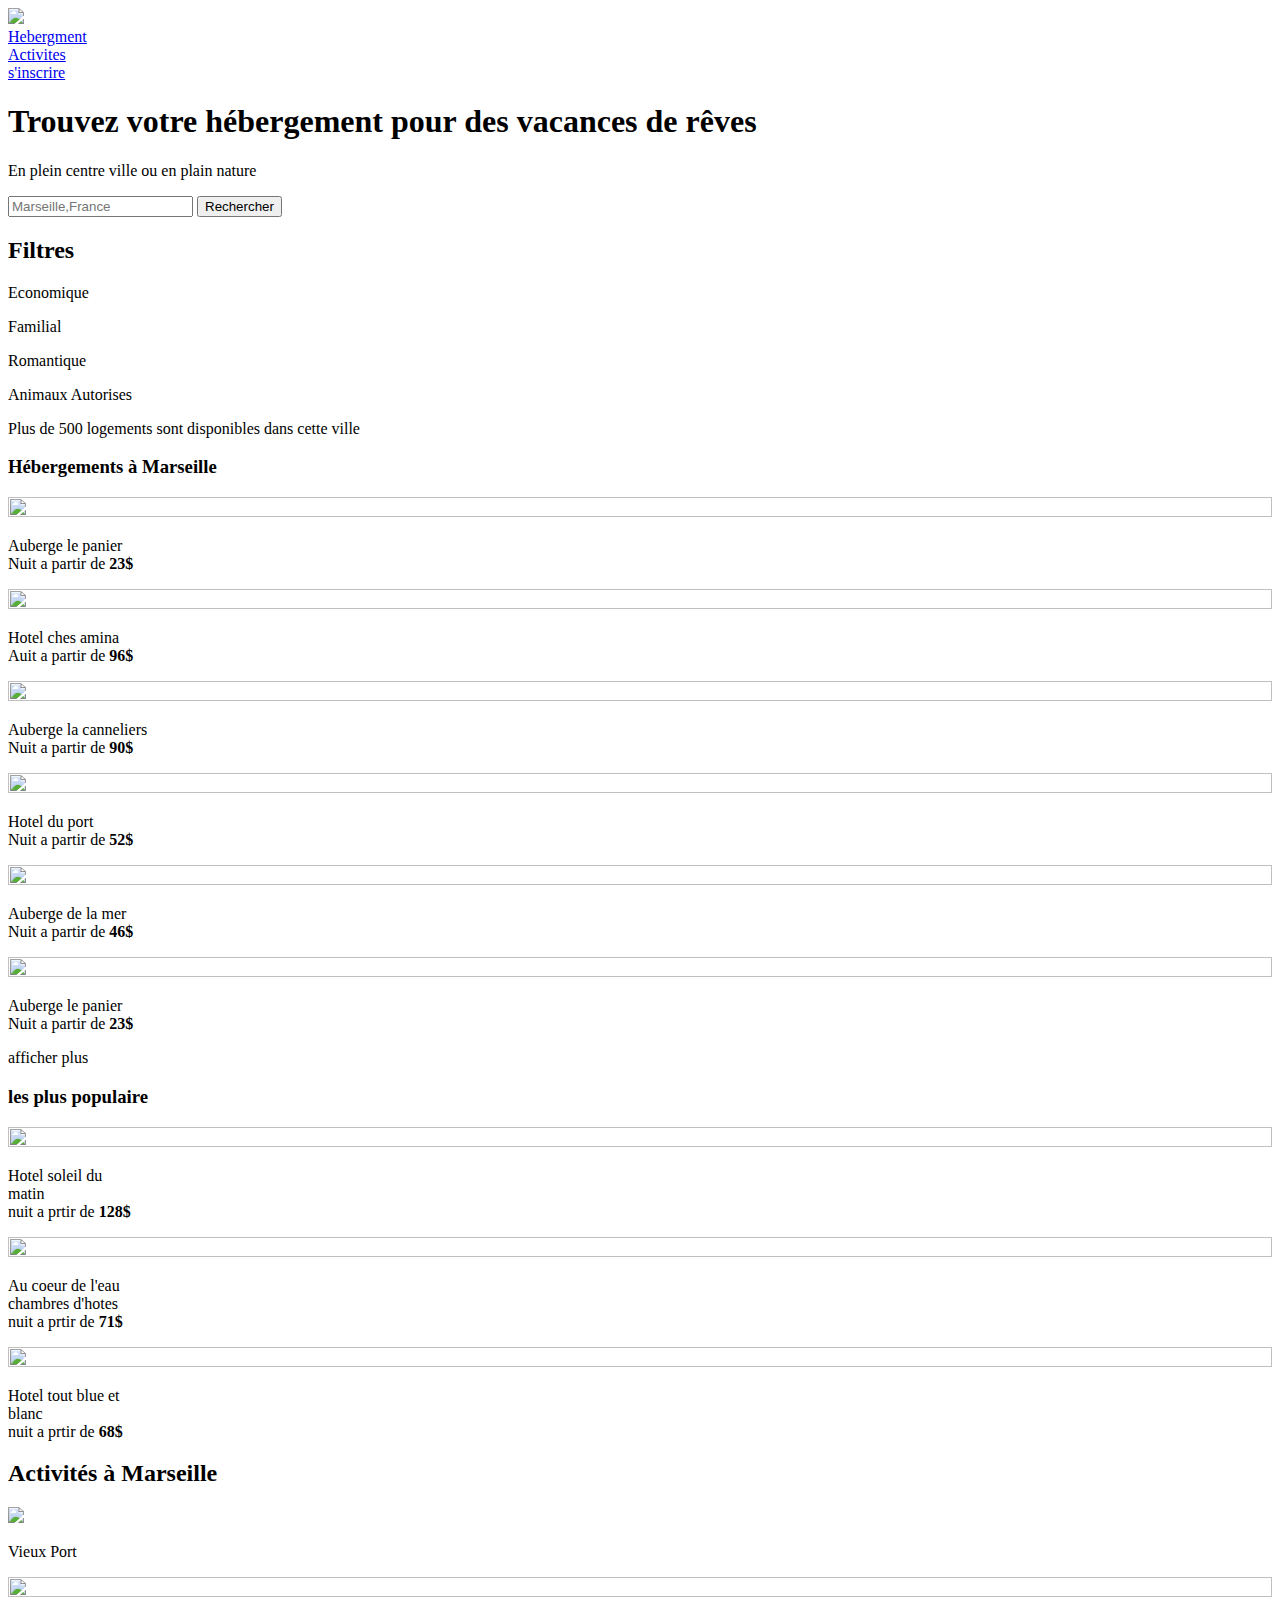
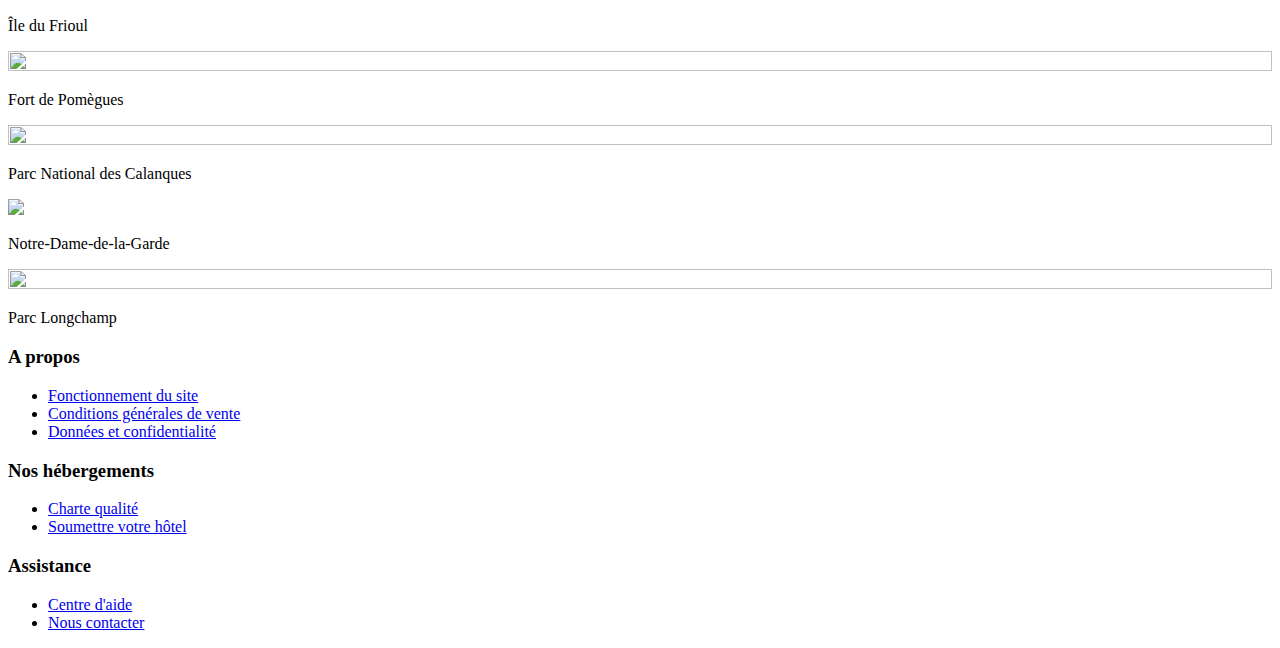
==== index.html @ f4b3c946 "renomer index" ====
<!DOCTYPE html PUBLIC "-//W3C//DTD HTML 4.01//EN" "http://www.w3.org/TR/html4/strict.dtd">
<html>
<head>
<title>yazidprojet2</title>
<link rel="stylesheet"type="text/css"href="yazid.css"/>
<link rel="stylesheet" type="text/css" href="file:///Users/apple/Desktop/yazid2/fontawesome-free-5.15.3-web/css/all.css">
<body>
<div id="main">
<div class="title">
<div class="reservia">
    <img src="Reservia.svg"></div>
   
        <div class="navi">
<a href="#Hebergement"><div class="ins">Hebergment</div></a>
<a href="#activites"><div class="inss">Activites</div></a>
<a href="#"><div class="insss">s'inscrire</div></a>            
       </div>
     
 

</div>
<div id="head">
    <div class="element01">
<h1>Trouvez votre hébergement pour des vacances de rêves</h1>
    <P>En plein centre ville ou en plain nature</P>
</div>
    <div class="element03">
<div class="png">
<i class="fas fa-map-marker-alt"></i>
</div>
<div class="maps">
  <form method="post" action="traitement.php">
     
<input type="search" placeholder="Marseille,France"/>
<input type="submit"name"  value="Rechercher"/>

</form>
</div>
</div>
    <div class="element04"><h2>Filtres</h2>
<div class="list1"><i class="fas fa-money-bill-wave"></i><p>Economique</p></p></div>
<div class="list2"><i class="fas fa-child"></i><p>Familial</P></div>
<div class="list3"><i class="fas fa-heart"></i><p>Romantique</p></div>
<div class="list4"><i class="fas fa-dog"></i><p>Animaux Autorises</p></div></div>
    <div class="element05"><div class="info2"><i class="fas fa-info searchResultWrapiconIcon"></i></div>
<p class="info3">Plus de 500 logements sont disponibles dans cette ville</p>
</div>
</div>

<div id="yazid">
<div id="container">
<h3 id="Hebergement">Hébergements à Marseille</h3>
<div id="conteneur">

    <div class="element">
<img src="0001.jpg"width="100%"height="100%">
<p>Auberge le panier<br>Nuit a partir de <strong>23$</strong></p>
<div class="star2">
              <i class="fas fa-star"></i>
              <i class="fas fa-star"></i>
              <i class="fas fa-star"></i>
              <i class="fas fa-star"></i>
        <span><i class="fas fa-star "></i></span>               
        </div>
</div>
    <div class="element"><img src="1111.jpg"width="100%"height="100%">
<p>Hotel ches amina<br>Auit a partir de <strong>96$</strong></p>
<div class="star2">
              <i class="fas fa-star"></i>
              <i class="fas fa-star"></i>
              <i class="fas fa-star"></i>
              <i class="fas fa-star"></i>
              <i class="fas fa-star "></i>              
</div>       
</div>
    <div class="element"><img src="0005.jpg"width="100%"height="100%">
<p>Auberge la canneliers<br>Nuit a partir de <strong>90$</strong></p>
<div class="star2">
              <i class="fas fa-star"></i>
              <i class="fas fa-star"></i>
              <i class="fas fa-star"></i>
              <i class="fas fa-star"></i>
        <span><i class="fas fa-star "></i></span>               
            </div></div>
    <div class="element"><img src="0002.jpg"width="100%"height="100%">
<p>Hotel du port<br>Nuit a partir de <strong>52$</strong></p>
<div class="star2">
              <i class="fas fa-star"></i>
              <i class="fas fa-star"></i>
              <i class="fas fa-star"></i>
         <span><i class="fas fa-star"></i>
              <i class="fas fa-star "></i></span>               
            </div></div>
    <div class="element"><img src="1234.jpg"width="100%"height="100%">
<p>Auberge de la mer<br>Nuit a partir de <strong>46$</strong></p>
<div class="star2">
              <i class="fas fa-star"></i>
              <i class="fas fa-star"></i>
              <i class="fas fa-star"></i>
        <span><i class="fas fa-star"></i>
              <i class="fas fa-star "></i></span>               
       </div></div>
    <div class="element"><img src="0000.jpg"width="100%"height="100%">
<p>Auberge le panier<br>Nuit a partir de <strong>23$</strong></p>
<div class="star2">
              <i class="fas fa-star"></i>
              <i class="fas fa-star"></i>
              <i class="fas fa-star"></i>
              <i class="fas fa-star"></i>
              <i class="fas fa-star "></i>
        </div></div>
    
</div>
<h8>afficher plus</h8>
</div>
<div id="yijiao">
<div class="graph">
<h3>les plus populaire</h3>
<i class="fas fa-chart-line"></i></div>
<div class="elem11">
    <div class="element11">
<Img src="1223.jpg"width="100%"height="100%">
<div class="wax">
<p>Hotel soleil du<br>matin<br>nuit a prtir de <strong>128$</strong></p>
<div class="star1">
              <i class="fas fa-star"></i>
              <i class="fas fa-star"></i>
              <i class="fas fa-star"></i>
              <i class="fas fa-star"></i>
              <i class="fas fa-star "></i>           
            </div>
  </div>

</div>
    <div class="element11">

<Img src="999.jpg"width="100%"height="100%">
<div class="wax">
<p>Au coeur de l'eau<br> chambres d'hotes<br>nuit  a prtir de <strong>71$</strong></p>
<div class="star1">
              <i class="fas fa-star"></i>
              <i class="fas fa-star"></i>
              <i class="fas fa-star"></i>
              <i class="fas fa-star"></i>
        <span><i class="fas fa-star"></i></span>
              
            </div>
</div>
</div>
    <div class="element11"> 

<Img src="2222.jpg"width="100%"height="100%">
<div class="wax">
<p>Hotel tout blue et<br> blanc<br>nuit a prtir de <strong>68$</strong></p>
<div class="star1">
              <i class="fas fa-star"></i>
              <i class="fas fa-star"></i>
              <i class="fas fa-star"></i>
         <span><i class="fas fa-star"></i>
              <i class="fas fa-star "></i></span>               
            </div>
</div>
</div>
</div>
</div>
</div>
<div class="wrapper1">
<h2 id="activites">Activités à Marseille</h2>
<div class="wrapper">
  <div class="one"><img src="123450.jpg"><p>Vieux Port</p></div>
  <div class="two"><img src="444.jpg"width="100%px"height="100%x"><p>Île du Frioul</p></div>
  <div class="three"><img src="555.jpg"width="100%"height="100%"><p>Fort de Pomègues</p></div>
  <div class="four"><img src="789.jpg"width="100%"height="100%"><p>Parc National des Calanques</p></div>
  <div class="five"><img src="0004.jpg"width=""height=""><p>Notre-Dame-de-la-Garde</p></div>
  <div class="six"><img src="888.jpg"width="100%"height="100%"><p>Parc Longchamp</p></div>
</div>
</div>
<div id="footer">
   <div class="footer1">
    <div class="element5"> 
                     <h3>A propos</h3>
                <ul>
                    <li><a href="#">Fonctionnement du site</a></li>
                    <li><a href="#">Conditions générales de vente</a></li>
                    <li><a href="#">Données et confidentialité</a></li>
                </ul>
</div>
    <div class="element5">      
                     <h3>Nos hébergements</h3>
                <ul>
                    <li><a href="#">Charte qualité</a></li>
                    <li><a href="#">Soumettre votre hôtel</a></li>
                </ul></div>
    <div class="element5">
                      <h3>Assistance</h3>
                <ul>
                    <li><a href="#">Centre d'aide</a></li>
                    <li><a href="#">Nous contacter</a></li>
                </ul>
</div>
</div>
</div>
</div>
</body>

</html>
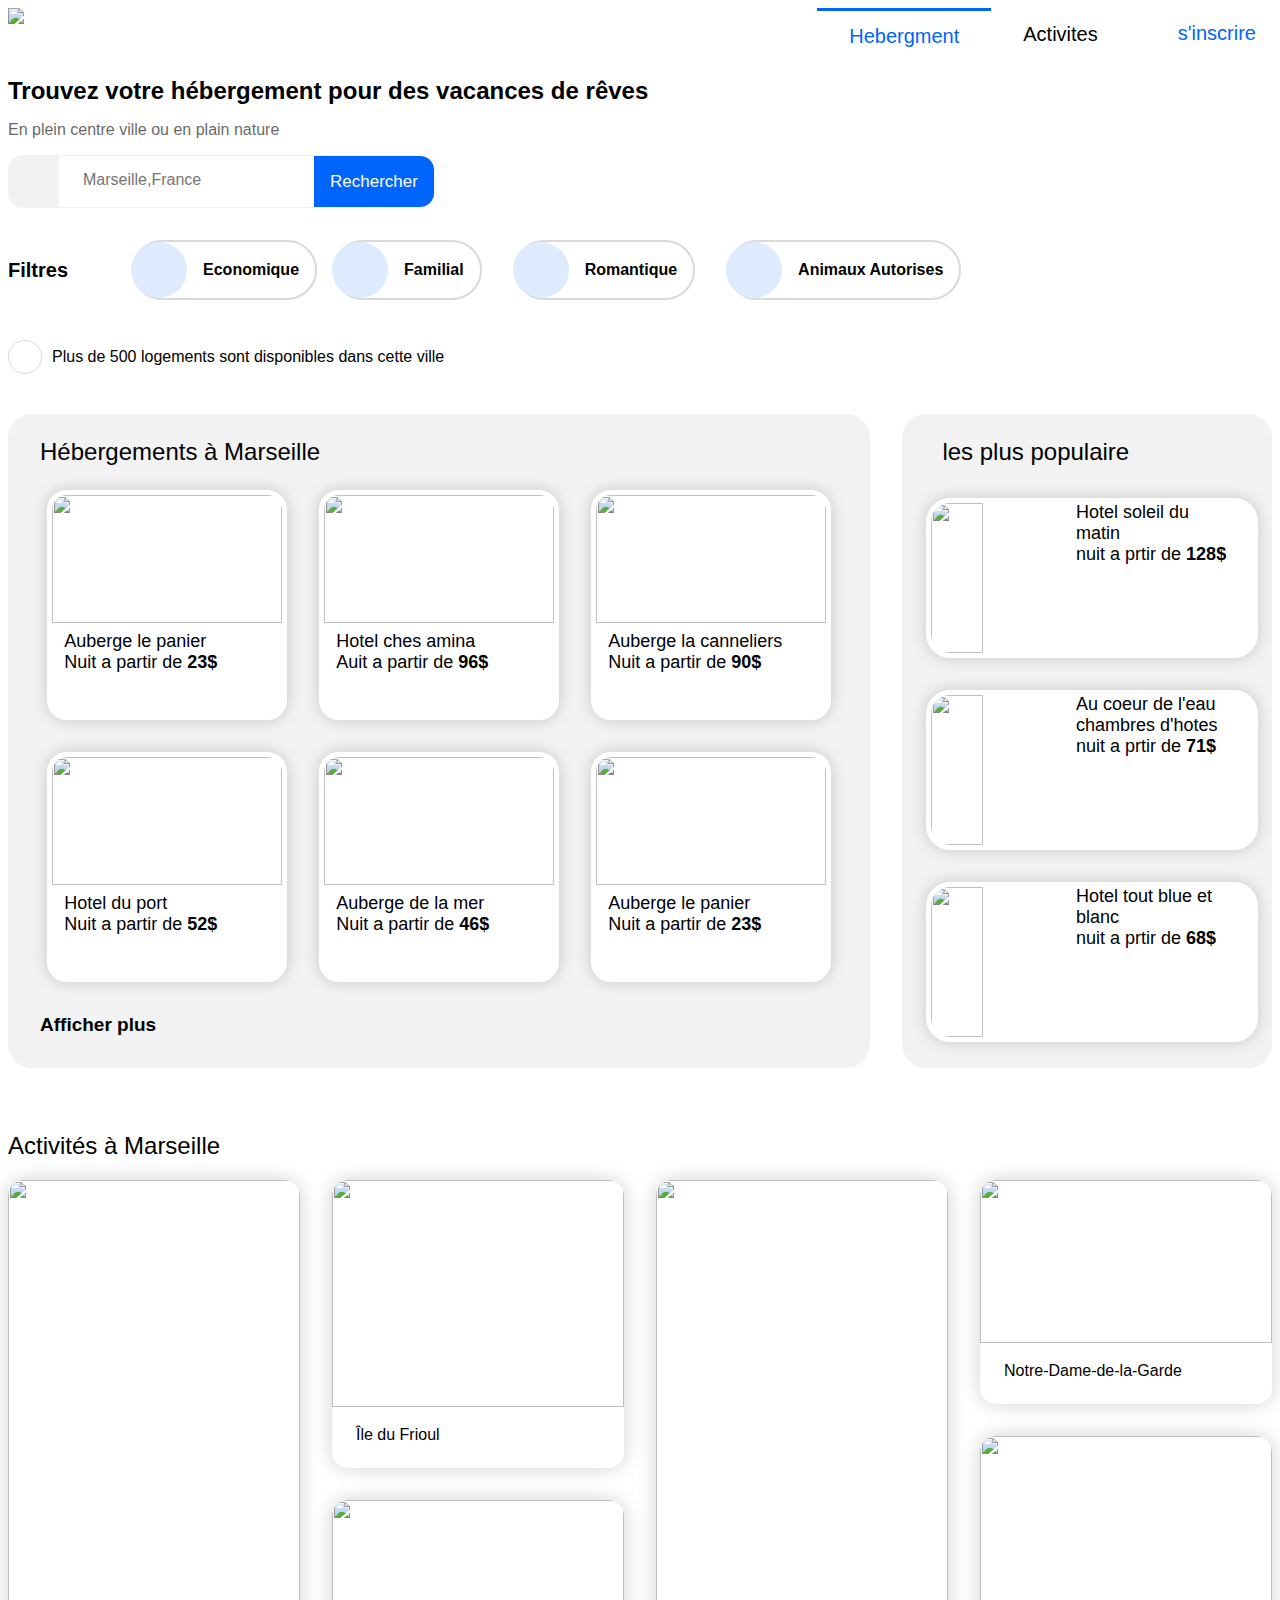
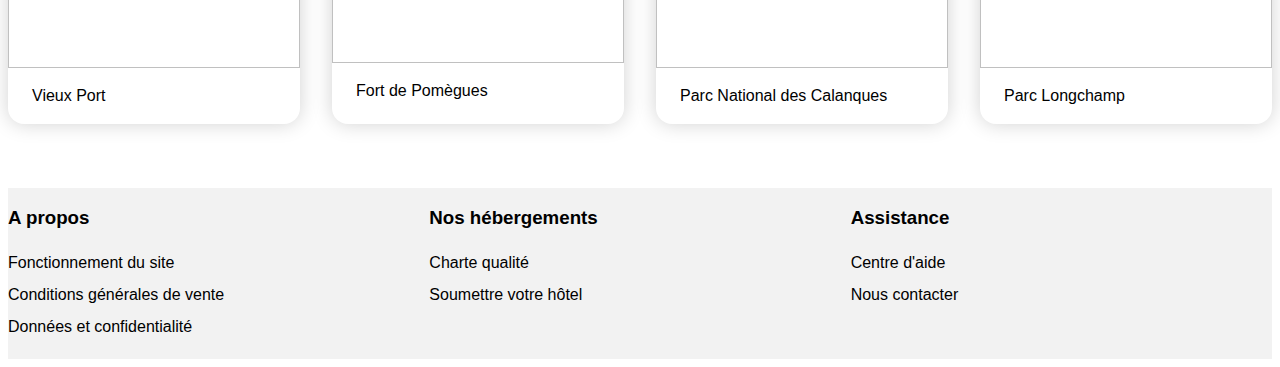
==== commit 5f091494: "modifecation du fichier" ====
--- a/index.html
+++ b/index.html
@@ -1,48 +1,61 @@
 <!DOCTYPE html PUBLIC "-//W3C//DTD HTML 4.01//EN" "http://www.w3.org/TR/html4/strict.dtd">
 <html>
 <head>
+<meta name="viewport" content="width=device-width, initial-scale=1.0">
 <title>yazidprojet2</title>
 <link rel="stylesheet"type="text/css"href="yazid.css"/>
 <link rel="stylesheet" type="text/css" href="file:///Users/apple/Desktop/yazid2/fontawesome-free-5.15.3-web/css/all.css">
+</head>
 <body>
 <div id="main">
-<div class="title">
-<div class="reservia">
-    <img src="Reservia.svg"></div>
-   
-        <div class="navi">
-<a href="#Hebergement"><div class="ins">Hebergment</div></a>
-<a href="#activites"><div class="inss">Activites</div></a>
-<a href="#"><div class="insss">s'inscrire</div></a>            
+       <div class="title">
+           <div class="reservia">
+               <img src="Reservia.svg">
+           </div>
+              <div class="navi">
+                <a href="#Hebergement"><div class="ins">Hebergment</div></a>
+                <a href="#activites"><div class="inss">Activites</div></a>
+             </div>
+                 <div class="navi1">
+                   <a href="#"><div class="insss">s'inscrire</div></a>            
+                 </div>
        </div>
-     
- 
-
-</div>
 <div id="head">
     <div class="element01">
 <h1>Trouvez votre hébergement pour des vacances de rêves</h1>
     <P>En plein centre ville ou en plain nature</P>
 </div>
-    <div class="element03">
+<div class="element03">
 <div class="png">
 <i class="fas fa-map-marker-alt"></i>
 </div>
-<div class="maps">
-  <form method="post" action="traitement.php">
-     
-<input type="search" placeholder="Marseille,France"/>
-<input type="submit"name"  value="Rechercher"/>
+
+
+<form method="post" action="traitement.php">
+<div class="recherche"> <input type="search" placeholder="Marseille,France"/></div>
+<bouton class="bouton">
+<div class="submit">Rechercher</div>
+ <i class=" fas fa-search"></i>
+</bouton>
 
 </form>
-</div>
-</div>
+
+</div>
+
+
     <div class="element04"><h2>Filtres</h2>
+<div class="list">
 <div class="list1"><i class="fas fa-money-bill-wave"></i><p>Economique</p></p></div>
 <div class="list2"><i class="fas fa-child"></i><p>Familial</P></div>
+</div>
 <div class="list3"><i class="fas fa-heart"></i><p>Romantique</p></div>
-<div class="list4"><i class="fas fa-dog"></i><p>Animaux Autorises</p></div></div>
-    <div class="element05"><div class="info2"><i class="fas fa-info searchResultWrapiconIcon"></i></div>
+<div class="list4"><i class="fas fa-dog"></i><p>Animaux Autorises</p></div>
+
+</div>
+
+<div class="element05">
+<div class="info2">
+<i class="fas fa-info searchResultWrapiconIcon"></i></div>
 <p class="info3">Plus de 500 logements sont disponibles dans cette ville</p>
 </div>
 </div>
@@ -111,7 +124,7 @@
         </div></div>
     
 </div>
-<h8>afficher plus</h8>
+<h8>Afficher plus</h8>
 </div>
 <div id="yijiao">
 <div class="graph">
@@ -171,7 +184,7 @@
   <div class="two"><img src="444.jpg"width="100%px"height="100%x"><p>Île du Frioul</p></div>
   <div class="three"><img src="555.jpg"width="100%"height="100%"><p>Fort de Pomègues</p></div>
   <div class="four"><img src="789.jpg"width="100%"height="100%"><p>Parc National des Calanques</p></div>
-  <div class="five"><img src="0004.jpg"width=""height=""><p>Notre-Dame-de-la-Garde</p></div>
+  <div class="five"><img src="0004.jpg"width="100%"height="100%"><p>Notre-Dame-de-la-Garde</p></div>
   <div class="six"><img src="888.jpg"width="100%"height="100%"><p>Parc Longchamp</p></div>
 </div>
 </div>
@@ -182,15 +195,15 @@
                 <ul>
                     <li><a href="#">Fonctionnement du site</a></li>
                     <li><a href="#">Conditions générales de vente</a></li>
-                    <li><a href="#">Données et confidentialité</a></li>
-                </ul>
+                    <li><a href="#">Données et confidentialité</a></li>                 <ul> 
 </div>
     <div class="element5">      
                      <h3>Nos hébergements</h3>
                 <ul>
                     <li><a href="#">Charte qualité</a></li>
                     <li><a href="#">Soumettre votre hôtel</a></li>
-                </ul></div>
+                </ul>
+</div>
     <div class="element5">
                       <h3>Assistance</h3>
                 <ul>
--- a/yazid.css
+++ b/yazid.css
@@ -0,0 +1,805 @@
+
+#main{
+      background:white;
+      Width:100%;
+      Font-weight:inherit;
+      font-family:Raleway  ,sans-serif;
+
+}
+.title{
+      width:100%;
+      
+      Display:grid;
+      grid-template-columns: 1fr auto auto;
+      Column-gap:1rem;
+     }
+
+@media screen  and (max-width:768px){ 
+    #main{
+          Width:100%; 
+  }
+    .title{
+        Display:grid;
+             grid-template-areas: 
+            "Reservia. navi1"
+            "navi navi navi";  
+} 
+.resevia{grid-area:reservia;}
+.navi{grid-area:navi;}
+.navi1{grid-area:navi1;}
+
+.ins{
+   Border-top:none !important;
+   Border-bottom:3px solid #0065FC;
+}
+ .inss{
+Border-bottom:3px solid #F2F2F2;
+
+}
+.navi {display:grid;} 
+}
+.navi{
+      Display:flex;
+Align-items:center;
+}
+.navi a{ 
+      
+      Display:flex;
+      Align-items:center;
+      Justify-content:center;
+      Text-decoration:none;
+}
+.ins{
+      Font-weight:200;
+      font-size:20px;
+      Color:#0065FC;
+      Padding-left:2rem;
+      Padding-right:2rem;
+      Height:50px;
+      Width:100%;
+      Border-top:3px solid #0065FC;
+      display:flex;
+      Align-items:center;
+      Justify-content:center;
+}
+.inss{
+      Font-weight:200;
+      font-size:20px;
+      Color:#000;
+      Padding-left:2rem;
+      Padding-right:2rem;
+      Height:50px;
+      Width:100%;
+      Justify-content:center;
+      display:flex;
+      Align-items:center;
+}
+.inss:hover{
+      Border-top:3px solid #0065FC;
+      Color:#0065FC;
+}
+
+.navi1 a {
+    Display: flex;
+    Align-items: center;
+    Justify-content: center;
+    Text-decoration: none;
+}
+.insss{
+      Padding-left:2rem;
+      Padding-right:1rem;
+      Font-weight:200;
+      font-size:20px;
+      Color:#0065FC;
+      display:flex;
+      Align-items:center;
+      Height:50px;
+      Width:100%;
+      Justify-content:center;
+}
+.insss:hover{
+      Border-top:3px solid #0065FC;;
+}
+#head{
+      Width:100%;
+      Display:grid;
+      }
+.element1{
+       Width:80%;
+       Display:block;
+}
+.element01 h1{
+       Font-weight:600;
+       Margin-bottom:0;
+       font-size:24px;
+       font-family:Raleway  ,sans-serif;
+
+       
+}
+.element01 p{
+        Margin-t0p:1rem;
+        font-family: Raleway, sans-serif;
+        Opacity:0.6;
+}
+.element03{
+        
+        Margin-top:0;
+        Display:flex;
+}
+@media screen  and (max-width:768px){
+    .recherche {
+        Width:80%;
+  }
+     .bouton{
+        Width:51px;
+        Display:flex;
+        flex-direction: column-reverse;
+        Border-radius:1rem;
+}
+     .bouton i{
+        Line-height:3.2rem;
+}
+      .submit{
+        display:none;
+}
+}
+
+
+.recherche input {
+    
+    padding:1.5rem;
+    
+    Border:none;
+    Outline:none;
+    Font-size:1rem;
+    Height:30px;
+    border-radius:15px 0 0 15px;
+}
+.bouton{
+       
+      Background:#0065FC;
+      overflow:hidden;
+           } 
+.submit{
+      
+      Line-height:3.2rem;
+      Padding-right:1rem;
+      padding-left:1rem;
+      Cursor:pointer;
+      Font-size:17px;
+      Color:white;
+      
+} 
+.bouton i{
+Color:white;
+Display:flex;
+Align-items:center;
+Justify-content:center;}
+form {
+    
+    overflow:hidden;
+    Display:flex;
+    Border:solid 1px #F2F2F2;
+    Border-radius:0px 15px 15px 0px;
+    Height:51px;
+    Border-left:none;
+}
+.png{
+    Display:flex;
+    Align-items:center;
+    Justify-content:center;
+    Border:solid 1px #F2F2F2;
+    Border-right:none;
+    Border-radius:15px 0 0 15px;
+    Background:#F2F2F2;
+    Height:51px;
+    Width:50px;
+} 
+.element04{ 
+    
+    Transation:1s ;
+    Margin-top:2rem;
+    margin-bottom: 1rem;
+    Display:flex;
+    Column-gap:2rem;
+    Align-items:center;
+    font-family :Raleway, sans-serif;
+}
+@media screen  and (max-width:768px){
+    .element04{
+        Width:100%;
+        Display:grid;
+        Row-gap:1rem;
+        
+  }
+.list1{
+Margin-right:1rem;
+}
+.list2{
+Margin-right:0;}
+.list3{
+Margin:auto;
+Margin-left:0;}
+.list4{
+Margin:auto;
+Margin-left:0;
+
+}
+
+
+}
+.list{
+
+Display:flex;}
+
+.element04 h2{
+    Font-weight:700;
+    Font-size:20px;
+    font-family:Raleway  ,sans-serif;    
+    Margin-left:0px;
+    Margin-right:2rem;}
+
+
+.list1 i{
+    Display:flex;
+    Align-items:center;
+    Justify-content:center;
+    Border:none;
+    Background:#deebff;
+    Margin:-3px;
+    Margin-right:1rem;
+    color: #0065FC;
+    Border-radius:50%;
+    Height:3.5rem;
+    Width:3.5rem;
+    
+}
+.list1{
+    
+    Display:flex;
+    Align-items:center;
+    Border:solid 2px #d9d9d9;
+    Font-weight:700;
+    font-family:Raleway  ,sans-serif;
+    Border-radius:50px;
+    Height:3.5rem;
+    Font-size:1rem;
+    Padding-right:1rem;
+    Margin-right:1rem;}
+.list1:hover{
+     Background:#f2f7ff;
+     Transform:scale(1.04);
+}
+.list2 i{
+    Display:flex;
+    Align-items:center;
+    Justify-content:center;
+    Border:none;
+    Background:#deebff;
+    Margin:-3px;
+    Margin-right:1rem;
+    color: #0065FC;
+    Border-radius:50%;
+    Height:3.5rem;
+    Width:3.5rem;
+    
+}
+.list2{
+    
+    Display:flex;
+    Align-items:center;
+    Font-weight:700;
+    Border:solid 2px #d9d9d9;
+    
+    Border-radius:50px;
+    Height:3.5rem;
+    Font-size:1rem;
+    Padding-right:1rem;
+    }
+.list2:hover{
+     Background:#f2f7ff;
+     Transform:scale(1.04);
+}
+.list3 i{
+    Display:flex;
+    Align-items:center;
+    Justify-content:center;
+    Border:none;
+    Background:#deebff;
+    Margin:-3px;
+    Margin-right:1rem;
+    color: #0065FC;
+    Border-radius:50%;
+    Height:3.5rem;
+    Width:3.5rem;
+    
+}
+.list3{
+    
+    Display:flex;
+    Align-items:center;
+    Font-weight:700;
+    Border:solid 2px #d9d9d9;
+    
+    Border-radius:50px;
+    Height:3.5rem;
+    Font-size:1rem;
+    Padding-right:1rem;
+    }
+.list3:hover{
+     Background:#f2f7ff;
+     Transform:scale(1.04);
+}
+.list4 i{
+    Display:flex;
+    Align-items:center;
+    Justify-content:center;
+    Border:none;
+    Background:#deebff;
+    Margin:-3px;
+    Margin-right:1rem;
+    color: #0065FC;
+    Border-radius:50%;
+    Height:3.5rem;
+    Width:3.5rem;
+    
+}
+.list4{
+    
+    Display:flex;
+    Align-items:center;
+    Font-weight:700;
+    Border:solid 2px #d9d9d9;
+    
+    Border-radius:50px;
+    Height:3.5rem;
+    Font-size:1rem;
+    Padding-right:1rem;
+    }
+.list4:hover{
+     Background:#f2f7ff;
+     Transform:scale(1.04);
+}
+
+.element05 { 
+    Display:flex;
+    Align-items:center;
+    Margin:1rem 0 2rem 0;    
+   }
+.info2 { 
+    Display:flex;
+    Align-items:center;
+    Justify-content:center;
+    Padding-bottom:0px;
+    Margin-right:10px;
+    Width:2rem;
+    Height:2rem;
+    Color:blue;
+    Border:solid 1px #d9d9d9;
+    Border-radius:50%;}
+#yazid{
+    
+    height:100%;
+    width:100%;
+    display:flex;
+    column-gap: 2rem;
+}
+@media screen and (max-width:768px){
+    #yazid{
+        display: flex;
+    flex-direction: column-reverse;
+     Width:100%;
+     Height:100%;
+  }
+#container{
+     
+}
+}
+#container{
+     Width:70%;
+     border-radius: 1.5rem;
+     Background:#F2F2F2;
+}
+@media screen and (max-width:768px){
+    #container{
+        Background:white;
+        Width:100%;
+        Height:100%;
+  }
+}#container h3{
+     Font-weight:inherit;
+     Display:block;
+     Margin-left:2rem;
+     Font-size:24px;
+}
+#container h8{
+     Font-size:19px;
+     Font-weight:700;
+     Display:block;
+     Margin:2rem;
+}
+#conteneur{
+     
+     Width:100%;
+     display: flex;
+     flex-wrap: wrap;
+     Column-gap:2rem;
+     Row-gap:2rem;
+     Justify-content:center;
+     Align-items:center;
+}
+.element{
+     Box-shadow:0 0 16px #0000002e;
+     Display:block;
+     Border-radius:1.25rem;
+     Height:220px;
+     Width:230px;
+     Border:5px solid #fff;
+     Overflow:hidden;
+     Border-radius:1.25rem;
+     Background:white;
+     Cursor:pointer;}
+
+@media screen and (max-width:768px){
+    .element{
+        
+        Width:90%;
+        Height:70%;
+  }
+}
+.element img{
+      Height:8rem;
+      Max-height:100%;
+      Max-width:100%;
+      Object-fit:cover;}
+.element p{
+      Font-weight:inherit;
+      Font-size:18px;
+      Margin:0.25rem 0.75rem 0 0.75rem;}
+.star2{
+      Color:#0065FC;
+      Margin:0.75rem;}
+.star2 span{
+      Color:#d9d9d9;}
+.element:hover{
+       Transform:scale(1.02);}
+#yijiao{
+       Width:30%;
+       Background:#F2F2F2;
+       Border-radius:1.5rem;}
+@media screen  and (max-width:768px){
+    #yijiao{
+     Width:100%;
+  }
+}
+.graph{
+     
+     Font-size:24px;
+     Display:flex;
+     Justify-content:space-between;
+     Height:60px;
+}
+@media screen  and (max-width:768px){
+    .graph{
+        
+        Width:100%;
+  }
+#yijiao{
+        Height:680px;}
+}
+.graph h3{
+       Font-weight:inherit;
+       Font-size:1.5rem;
+       Margin-left:2.5rem;}
+.graph i{
+       Margin-right:2rem;
+       Margin-top:1.5rem;
+}
+.elem11{
+       max-width:100%;
+       Display:flex;
+       Flex-direction:column;
+       Row-gap:2rem;
+       Margin:1.5rem;
+}
+.wax{
+       Display:block;
+       Margin-left:1rem;
+}
+.element11{
+        Box-shadow:0 0 16px #0000002e;Max-width:100%;
+        Border-radius:1.5rem;
+        Background:#fff;
+        overflow:hidden;
+        Display:flex;
+        width:100%;
+        Height:150px;
+        Border:5px solid #fff;
+}
+.element11 img{
+        Object-fit:cover;
+        Width:40%;
+}
+@media screen and (max-width:768px){
+    .element11{
+        Display:flex;
+        Height:150px;
+        Width:100%;
+  }
+}
+.wax p{
+       Font-weight:inherit;
+       Font-size:18px;
+       Margin-top:-1px;
+}
+.wax .star1{
+       Color:#0065FC;
+       Margin-top:4rem;
+
+}
+.star1 span{
+        Color:#d9d9d9;
+}
+.element11:hover{
+        Transform:scale(1.02);
+}
+.wrapper1{
+        
+        Margin:4rem 0;
+}
+@media screen and (max-width:768px){
+    .wrapper1{
+        Display:block;
+        Width:100%;
+               }
+    .wrapper1 h2{
+       Margin-left:1rem;}
+      
+  } 
+.wrapper1 h2{
+       Font-weight:inherit;
+       font-family:Raleway  ,sans-serif;
+}
+.wrapper {
+        width:100%;
+        display: grid;
+        grid-template-columns: repeat(4, 1fr);
+        Grid-template-rows: auto 14rem 2rem 2rem 2rem 14rem;
+        column-gap:2rem;
+ }
+@media screen and (max-width:768px){
+    .wrapper{
+        Display:block;
+        Width:100%;
+      
+  }
+}
+.one {
+      Cursor:pointer;
+      box-shadow: 0 0 20px #0000002e;
+      overflow: hidden;
+      Border-Radius:1rem 1rem 1rem 1rem;
+      Display:flex;
+      Flex-direction:column;
+      object-fit:cover;
+      grid-column: 1/2 ;
+      Grid-row:2/7;
+}
+.one img{
+       Width:100%;
+       Height:100%;
+       Object-fit:cover;
+}
+.one p{
+        margin-bottom :19.2px;
+        margin-left :24px;
+        margin-right: 24px;
+        margin-top :19.2px;}
+  @media screen and (max-width:768px){
+    .one{
+        Display:block;
+        Width:90%;
+        Margin-left:1rem;
+        Height:200px;
+  }
+   .one img{
+        Height:130px;
+}    
+}
+.two {  
+        Cursor:pointer;
+        Display:flex;
+        Flex-direction:column;
+        Border-Radius:1rem 1rem 1rem 1rem;
+        overflow: hidden;
+        box-shadow: 0 0 20px #0000002e;
+        grid-column: 2 ;
+        grid-row: 2/5;
+} 
+.two p{
+        margin-bottom :19.2px;
+        margin-left :24px;
+        margin-right :24px;
+        margin-top :19.2px;
+}
+.two img{
+       Width:100%;
+       Height:227px;
+       object-fit:cover;
+}
+ @media screen and (max-width:768px){
+    .two{
+        Display:block;
+        Width:90%;
+        Height:200px;
+        Margin-left:1rem;
+        Margin-top:1rem;}
+ .two img  {height:130px;      
+  }
+}.three {
+       Cursor:pointer;
+       box-shadow: 0 0 20px #0000002e;
+       overflow: hidden;
+       Display:flex;
+       Flex-direction:column;
+       Border-Radius:1rem 1rem 1rem 1rem;
+       grid-column: 2;
+       Grid-row: 6/7;
+}
+.three img{
+      object-fit:cover;
+      Height:163px;
+}
+.three p{
+      margin-top:19.2px;
+      margin-bottom:19.2px;
+      margin-left:24px;
+      margin-right:24px; 
+}
+ @media screen and (max-width:768px){
+    .three{
+        Display:block;
+        Width:90%;
+        Height:200px;
+        Margin-left:1rem;
+        Margin-top: 1rem;}
+    .three img{
+        Height:130px;
+  }
+}
+.four {
+     Cursor:pointer;
+     box-shadow: 0 0 20px #0000002e;
+     overflow: hidden;
+     Display:flex;
+     Flex-direction:column;
+     Border-Radius:1rem 1rem 1rem 1rem;
+     grid-column: 3;
+     grid-row: 2/7;
+}
+.four img{
+     object-fit:cover;
+}
+.four p{
+     margin-bottom :19.2px;
+     margin-left :24px;
+     margin-right: 24px;
+     margin-top :19.2px;}
+   @media screen and (max-width:768px){
+    .four{
+        Display:block;
+        Width:90%;
+       Height:200px;
+       Margin-top:1rem; 
+       Margin-left:1rem;}
+.four img{
+       Height:130px;
+  }
+}
+.five {
+     Cursor:pointer;
+     box-shadow: 0 0 20px #0000002e;
+     overflow: hidden;
+     Display:flex;
+     Flex-direction:column;
+     Border-Radius:1rem 1rem 1rem 1rem;
+     grid-column: 4;
+     grid-row: 2/3;
+}
+.five img{
+   
+     Height:163px;
+     object-fit:cover;
+}
+.five p{margin-bottom :19.2px;
+     margin-left :24px;
+     margin-right: 24px;
+     margin-top :19.2px;
+}
+ @media screen and (max-width:768px){
+    .five{
+        Display:block;
+        Width:90%;
+        Height:200px;
+        Margin-left:1rem;
+        Margin-top: 2rem;}
+.five img{
+        Height:130px;
+  }
+}
+.six {
+     Cursor:pointer;
+     box-shadow: 0 0 20px #0000002e;
+     overflow: hidden;
+     Display:flex;
+     Flex-direction:column;
+     Border-Radius:1rem 1rem 1rem 1rem;
+     grid-column: 4;
+     grid-row: 4/7;
+}
+.six img{
+     Object-fit:cover;
+}
+.six p{
+     margin-bottom :19.2px;
+     margin-left :24px;
+     margin-right :24px;
+     margin-top :19.2px;
+}
+ @media screen and (max-width:768px){
+    .six{
+        Display:block;
+        Width:90%;
+        Height:200px;
+        Margin-left:1rem;
+        Margin-top:1rem;}
+.six img{
+        height:130px;
+  }
+}
+#footer{
+     Width:100%;
+     Height:100%;
+     Background:#F2F2F2;
+}
+.footer1{
+     Width:100%;
+     Display:flex;
+     Justify-content:space-between;
+
+}
+@media screen and (max-width:768px){
+    .footer1{
+        Display:block;
+        Padding:1rem;
+}
+.element5{
+        Margin-top:3rem;
+
+}
+
+}
+.element5{ 
+      
+      Width:100%;
+} 
+.element5 h3{
+      Font-weight:700;
+      Font-size:18:px;     
+      font-family:Raleway  ,sans-serif;
+}
+.element5 ul{
+      Font-weight:200;
+      list-Style:none;
+}
+.element5 a{
+     Font-weight:inherit;
+     font-family:Raleway  ,sans-serif;
+     line-height: 2rem;
+     Text-decoration:none;
+     Color:#000;
+     Margin-left:-40px;
+}
+.element5 a:hover{
+    text-decoration:underline;
+}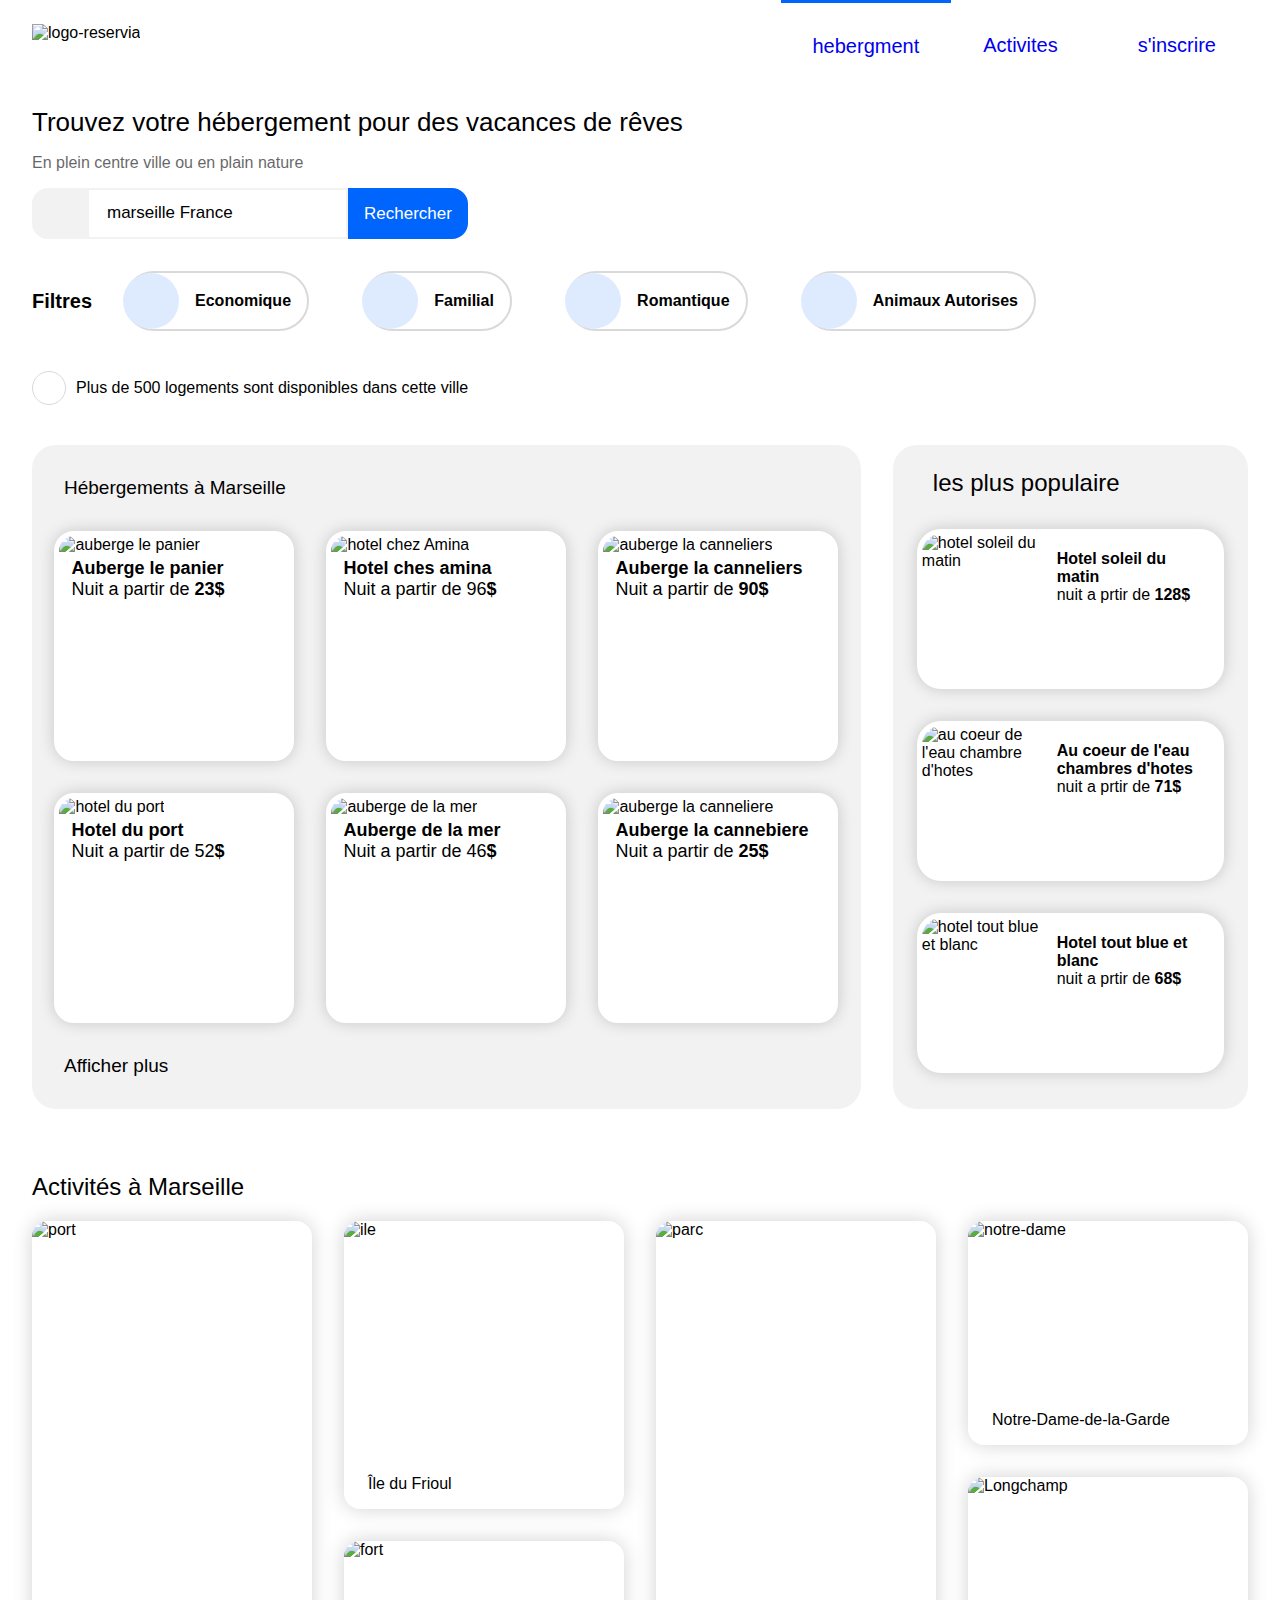
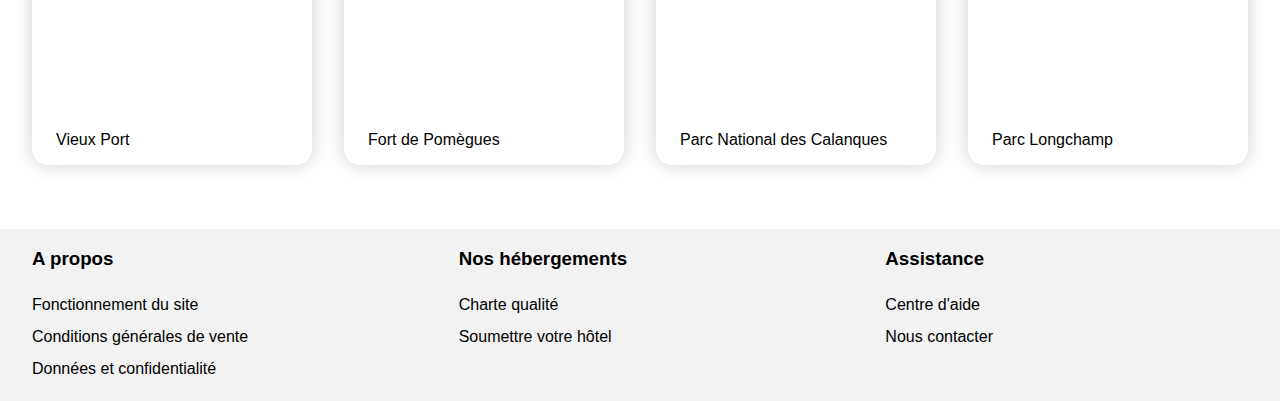
==== commit aac27582: "modif du fichier" ====
--- a/index.html
+++ b/index.html
@@ -1,23 +1,26 @@
-<!DOCTYPE html PUBLIC "-//W3C//DTD HTML 4.01//EN" "http://www.w3.org/TR/html4/strict.dtd">
-<html>
+<!DOCTYPE html >
+<html lang="fr">
 <head>
+<meta charset="utf-8">
 <meta name="viewport" content="width=device-width, initial-scale=1.0">
-<title>yazidprojet2</title>
-<link rel="stylesheet"type="text/css"href="yazid.css"/>
-<link rel="stylesheet" type="text/css" href="file:///Users/apple/Desktop/yazid2/fontawesome-free-5.15.3-web/css/all.css">
+<title>reservia</title>
+<link rel="stylesheet"type="text/css"href="stylesheet.css">
+<link rel="stylesheet" href="css/all.min.css">
+<link rel="stylesheet" href="css/fontawsome.min.css">
 </head>
 <body>
+
 <div id="main">
        <div class="title">
            <div class="reservia">
-               <img src="Reservia.svg">
+               <img src="Reservia.svg"alt="logo-reservia">
            </div>
               <div class="navi">
-                <a href="#Hebergement"><div class="ins">Hebergment</div></a>
-                <a href="#activites"><div class="inss">Activites</div></a>
-             </div>
+                <div class="ins"><a href="#Hebergement">hebergment</a></div>
+                <div class="inss"><a href="#activites">Activites</a></div>
+                 </div>
                  <div class="navi1">
-                   <a href="#"><div class="insss">s'inscrire</div></a>            
+                   <div class="insss"> <a href="#"> s'inscrire</a></div>            
                  </div>
        </div>
 <div id="head">
@@ -26,31 +29,35 @@
     <P>En plein centre ville ou en plain nature</P>
 </div>
 <div class="element03">
+<form method="post" action="traitement.php">
 <div class="png">
 <i class="fas fa-map-marker-alt"></i>
 </div>
 
-
-<form method="post" action="traitement.php">
-<div class="recherche"> <input type="search" placeholder="Marseille,France"/></div>
-<bouton class="bouton">
-<div class="submit">Rechercher</div>
- <i class=" fas fa-search"></i>
-</bouton>
+<div class="recherche"> 
+<input type="text"  value="marseille France">
+</div>
+<div class="bouton">
+<i class=" fas fa-search"></i>
+<div class="submit">Rechercher
+</div>
+
+</div>
 
 </form>
 
 </div>
 
 
-    <div class="element04"><h2>Filtres</h2>
+<div class="element04">
+<h2>Filtres</h2>
 <div class="list">
-<div class="list1"><i class="fas fa-money-bill-wave"></i><p>Economique</p></p></div>
+<div class="list1"><i class="fas fa-money-bill-wave"></i><p>Economique</p></div>
 <div class="list2"><i class="fas fa-child"></i><p>Familial</P></div>
-</div>
+
 <div class="list3"><i class="fas fa-heart"></i><p>Romantique</p></div>
 <div class="list4"><i class="fas fa-dog"></i><p>Animaux Autorises</p></div>
-
+</div>
 </div>
 
 <div class="element05">
@@ -66,8 +73,8 @@
 <div id="conteneur">
 
     <div class="element">
-<img src="0001.jpg"width="100%"height="100%">
-<p>Auberge le panier<br>Nuit a partir de <strong>23$</strong></p>
+<img src="0001.jpg"width="100%"height="100%"alt="auberge le panier">
+<p><strong>Auberge le panier</strong><br>Nuit a partir de <strong>23$</strong></p>
 <div class="star2">
               <i class="fas fa-star"></i>
               <i class="fas fa-star"></i>
@@ -76,8 +83,8 @@
         <span><i class="fas fa-star "></i></span>               
         </div>
 </div>
-    <div class="element"><img src="1111.jpg"width="100%"height="100%">
-<p>Hotel ches amina<br>Auit a partir de <strong>96$</strong></p>
+    <div class="element"><img src="1111.jpg"width="100%"height="100%"alt="hotel chez Amina">
+<p><strong>Hotel ches amina</strong><br>Nuit a partir de 96<strong>$</strong></p>
 <div class="star2">
               <i class="fas fa-star"></i>
               <i class="fas fa-star"></i>
@@ -86,8 +93,8 @@
               <i class="fas fa-star "></i>              
 </div>       
 </div>
-    <div class="element"><img src="0005.jpg"width="100%"height="100%">
-<p>Auberge la canneliers<br>Nuit a partir de <strong>90$</strong></p>
+    <div class="element"><img src="0005.jpg"width="100%"height="100%"alt="auberge la canneliers">
+<p><strong>Auberge la canneliers</strong><br>Nuit a partir de <strong>90$</strong></p>
 <div class="star2">
               <i class="fas fa-star"></i>
               <i class="fas fa-star"></i>
@@ -95,8 +102,8 @@
               <i class="fas fa-star"></i>
         <span><i class="fas fa-star "></i></span>               
             </div></div>
-    <div class="element"><img src="0002.jpg"width="100%"height="100%">
-<p>Hotel du port<br>Nuit a partir de <strong>52$</strong></p>
+    <div class="element"><img src="0002.jpg"width="100%"height="100%"alt="hotel du port">
+<p><strong>Hotel du port</strong><br>Nuit a partir de 52<strong>$</strong></p>
 <div class="star2">
               <i class="fas fa-star"></i>
               <i class="fas fa-star"></i>
@@ -104,8 +111,8 @@
          <span><i class="fas fa-star"></i>
               <i class="fas fa-star "></i></span>               
             </div></div>
-    <div class="element"><img src="1234.jpg"width="100%"height="100%">
-<p>Auberge de la mer<br>Nuit a partir de <strong>46$</strong></p>
+    <div class="element"><img src="1234.jpg"width="100%"height="100%"alt="auberge de la mer">
+<p><strong>Auberge de la mer</strong><br>Nuit a partir de 46<strong>$</strong></p>
 <div class="star2">
               <i class="fas fa-star"></i>
               <i class="fas fa-star"></i>
@@ -113,8 +120,9 @@
         <span><i class="fas fa-star"></i>
               <i class="fas fa-star "></i></span>               
        </div></div>
-    <div class="element"><img src="0000.jpg"width="100%"height="100%">
-<p>Auberge le panier<br>Nuit a partir de <strong>23$</strong></p>
+    <div class="element"><img src="0000.jpg"width="100%"height="100%"alt="auberge
+la canneliere">
+<p> <strong>Auberge la cannebiere</strong><br>Nuit a partir de <strong>25$</strong></p>
 <div class="star2">
               <i class="fas fa-star"></i>
               <i class="fas fa-star"></i>
@@ -124,7 +132,7 @@
         </div></div>
     
 </div>
-<h8>Afficher plus</h8>
+<h3>Afficher plus</h3>
 </div>
 <div id="yijiao">
 <div class="graph">
@@ -132,9 +140,9 @@
 <i class="fas fa-chart-line"></i></div>
 <div class="elem11">
     <div class="element11">
-<Img src="1223.jpg"width="100%"height="100%">
+<Img src="1223.jpg"width="100%"height="100%"alt="hotel soleil du matin">
 <div class="wax">
-<p>Hotel soleil du<br>matin<br>nuit a prtir de <strong>128$</strong></p>
+<p><strong>Hotel soleil du<br>matin <br></strong>nuit a prtir de <strong>128$</strong></p>
 <div class="star1">
               <i class="fas fa-star"></i>
               <i class="fas fa-star"></i>
@@ -147,9 +155,9 @@
 </div>
     <div class="element11">
 
-<Img src="999.jpg"width="100%"height="100%">
+<Img src="999.jpg"width="100%"height="100%"alt="au coeur de l'eau chambre d'hotes">
 <div class="wax">
-<p>Au coeur de l'eau<br> chambres d'hotes<br>nuit  a prtir de <strong>71$</strong></p>
+<p><strong>Au coeur de l'eau<br> chambres d'hotes<br></strong>nuit  a prtir de <strong>71$</strong></p>
 <div class="star1">
               <i class="fas fa-star"></i>
               <i class="fas fa-star"></i>
@@ -162,9 +170,9 @@
 </div>
     <div class="element11"> 
 
-<Img src="2222.jpg"width="100%"height="100%">
+<Img src="2222.jpg"width="100%"height="100%"alt="hotel tout blue et blanc">
 <div class="wax">
-<p>Hotel tout blue et<br> blanc<br>nuit a prtir de <strong>68$</strong></p>
+<p><strong>Hotel tout blue et<br> blanc <br></strong>nuit a prtir de <strong>68$</strong></p>
 <div class="star1">
               <i class="fas fa-star"></i>
               <i class="fas fa-star"></i>
@@ -177,17 +185,21 @@
 </div>
 </div>
 </div>
+
 <div class="wrapper1">
 <h2 id="activites">Activités à Marseille</h2>
 <div class="wrapper">
-  <div class="one"><img src="123450.jpg"><p>Vieux Port</p></div>
-  <div class="two"><img src="444.jpg"width="100%px"height="100%x"><p>Île du Frioul</p></div>
-  <div class="three"><img src="555.jpg"width="100%"height="100%"><p>Fort de Pomègues</p></div>
-  <div class="four"><img src="789.jpg"width="100%"height="100%"><p>Parc National des Calanques</p></div>
-  <div class="five"><img src="0004.jpg"width="100%"height="100%"><p>Notre-Dame-de-la-Garde</p></div>
-  <div class="six"><img src="888.jpg"width="100%"height="100%"><p>Parc Longchamp</p></div>
-</div>
-</div>
+  <div class="one"><img src="123450.jpg"width="100%"height="100%"alt="port"><p>Vieux Port</p></div>
+  <div class="two"><img src="444.jpg"width="100%px"height="100%x"alt="ile"><p>Île du Frioul</p></div>
+  <div class="three"><img src="555.jpg"width="100%"height="100%"alt="fort"><p>Fort de Pomègues</p></div>
+  <div class="four"><img src="789.jpg"width="100%"height="100%"alt="parc"><p>Parc National des Calanques</p></div>
+  <div class="five"><img src="0004.jpg"width="100%"height="100%"alt="notre-dame"><p>Notre-Dame-de-la-Garde</p></div>
+  <div class="six"><img src="888.jpg"width="100%"height="100%"alt="Longchamp"><p>Parc Longchamp</p></div>
+</div>
+</div>
+</div>
+
+
 <div id="footer">
    <div class="footer1">
     <div class="element5"> 
@@ -195,9 +207,10 @@
                 <ul>
                     <li><a href="#">Fonctionnement du site</a></li>
                     <li><a href="#">Conditions générales de vente</a></li>
-                    <li><a href="#">Données et confidentialité</a></li>                 <ul> 
-</div>
-    <div class="element5">      
+                    <li><a href="#">Données et confidentialité</a></li> 
+                 </ul>                            
+    </div>
+     <div class="element5">      
                      <h3>Nos hébergements</h3>
                 <ul>
                     <li><a href="#">Charte qualité</a></li>
@@ -213,7 +226,6 @@
 </div>
 </div>
 </div>
-</div>
+
 </body>
-
 </html>--- a/stylesheet.css
+++ b/stylesheet.css
@@ -0,0 +1,911 @@
+Body{
+margin:0;
+Padding:0;
+}
+#main{
+      Background:;
+      Width:95%;
+      Font-weight:inherit;
+      font-family:Raleway  ,sans-serif;
+      Margin:auto;
+}
+.title{
+      width:100%;
+      
+      Display:grid;
+      grid-template-columns: 1fr auto auto;
+      Column-gap:1rem;
+     }
+.reservia{
+Padding-top:1.5rem;
+}
+ 
+
+.navi{
+      Display:flex;
+      Align-items:center;
+      Justify-content:center;
+}
+
+.ins a:visited{ 
+      Color:#0065FC;
+      
+}
+.navi a{ 
+      
+      Text-decoration:none;
+}
+.ins{ 
+      Padding-top:2rem;
+      Font-weight:100;
+      font-size:20px;
+      Color:#0065FC;
+      Padding-left:2rem;
+      Padding-right:2rem;
+      Padding-bottom:2rem;
+      Width:100%;
+      Border-top:3px solid #0065FC;
+      
+}
+.inss{
+      Padding-top:2rem;
+      Font-weight:100;
+      font-size:20px;
+      Color:black;
+      Padding-left:2rem;
+      Padding-right:2rem;
+      Padding-bottom:2rem;
+      Width:100%;
+      
+}
+.inss:hover{
+      Border-top:3px solid #0065FC;
+      Color:#0065FC;
+}
+.inss a:visited{
+   Color:black;
+}
+
+.navi1{
+      Display: flex;
+    Align-items: center;
+    Justify-content: center;
+}   
+
+.insss a:visited {
+    Color:#0065FC;
+      
+}
+.navi1 a{
+    
+    text-decoration: none;
+}
+.insss{
+      Padding-top:2rem;
+      Padding-left:2rem;
+      Padding-right:2rem;
+      Font-weight:100;
+      font-size:20px;
+      Color:#0065FC;
+      Padding-bottom:2rem;
+      Width:100%;
+      
+}
+.insss:hover{
+      Border-top:3px solid #0065FC;;
+}
+#head{
+      Width:100%;
+      Display:grid;
+      }
+.element1{
+       Width:80%;
+       Display:block;
+}
+.element01 h1{
+       Font-weight:500;
+       Margin-bottom:0;
+       font-size:26px;
+       font-family:Raleway  ,sans-serif;
+
+       
+}
+.element01 p{
+        Margin-top:1rem;
+        font-family: Raleway, sans-serif;
+        Opacity:0.6;
+}
+form{
+Height:51px;
+Display:flex;
+}
+.png{
+    Display:flex;
+    Align-items:center;
+    Justify-content:center;
+    Border:solid 2px #F2F2F2;
+    Background:#F2F2F2;
+    width: 51px;
+    border-radius: 1rem 0 0 1rem;
+} 
+.recherche{
+Padding-top:0.75rem;
+Border:solid 2px #F2F2F2;
+ Padding-left:1rem; 
+ Padding-right:1rem; 
+}
+
+.recherche input {
+   Font-size:17px; 
+  Border:none;
+   outline: none;
+    
+    
+}
+.bouton{
+       Cursor:pointer;
+       Display:flex;
+       Align-items:center;
+       Justify-content:center;
+       Background:#0065FC;
+       Border-Radius:0 1rem 1rem 0;
+     
+           } 
+.submit{
+      Font-size:17px;
+      Display:flex;
+      Padding-left:1rem;
+      Padding-right:1rem;     
+      Color:white;
+      
+} 
+.bouton i{
+Display:none;
+Color:white;
+}
+
+
+.element04{ 
+    
+    Transation:1s ;
+    Margin-top:2rem;
+    margin-bottom: 1rem;
+    Display:flex;
+    
+    Align-items:center;
+    font-family :Raleway, sans-serif;
+}
+
+.list{
+Justify-content:space-between;
+Align-items:center;
+Display:flex;
+Width:75%;
+}
+
+.element04 h2{
+    Font-weight:700;
+    Font-size:20px;
+    font-family:Raleway  ,sans-serif;    
+    Margin-left:0px;
+    Margin-right:2rem;}
+
+
+.list1 i{
+    Display:flex;
+    Align-items:center;
+    Justify-content:center;
+    Border:none;
+    Background:#deebff;
+    Margin:-3px;
+    Margin-right:1rem;
+    color: #0065FC;
+    Border-radius:50%;
+    Height:3.5rem;
+    Width:3.5rem;
+    
+}
+.list1{
+    
+    Display:flex;
+    Align-items:center;
+    Border:solid 2px #d9d9d9;
+    Font-weight:700;
+    font-family:Raleway  ,sans-serif;
+    Border-radius:50px;
+    Height:3.5rem;
+    Font-size:1rem;
+    Padding-right:1rem;
+    }
+.list1:hover{
+     Background:#f2f7ff;
+     Transform:scale(1.04);
+}
+.list2 i{
+    Display:flex;
+    Align-items:center;
+    Justify-content:center;
+    Border:none;
+    Background:#deebff;
+    Margin:-3px;
+    Margin-right:1rem;
+    color: #0065FC;
+    Border-radius:50%;
+    Height:3.5rem;
+    Width:3.5rem;
+    
+}
+.list2{
+    
+    Display:flex;
+    Align-items:center;
+    Font-weight:700;
+    Border:solid 2px #d9d9d9;
+    
+    Border-radius:50px;
+    Height:3.5rem;
+    Font-size:1rem;
+    Padding-right:1rem;
+    }
+.list2:hover{
+     Background:#f2f7ff;
+     Transform:scale(1.04);
+}
+.list3 i{
+    Display:flex;
+    Align-items:center;
+    Justify-content:center;
+    Border:none;
+    Background:#deebff;
+    Margin:-3px;
+    Margin-right:1rem;
+    color: #0065FC;
+    Border-radius:50%;
+    Height:3.5rem;
+    Width:3.5rem;
+    
+}
+.list3{
+    
+    Display:flex;
+    Align-items:center;
+    Font-weight:700;
+    Border:solid 2px #d9d9d9;
+    
+    Border-radius:50px;
+    Height:3.5rem;
+    Font-size:1rem;
+    Padding-right:1rem;
+    }
+.list3:hover{
+     Background:#f2f7ff;
+     Transform:scale(1.04);
+}
+.list4 i{
+    Display:flex;
+    Align-items:center;
+    Justify-content:center;
+    Border:none;
+    Background:#deebff;
+    Margin:-3px;
+    Margin-right:1rem;
+    color: #0065FC;
+    Border-radius:50%;
+    Height:3.5rem;
+    Width:3.5rem;
+    
+}
+.list4{
+    
+    Display:flex;
+    Align-items:center;
+    Font-weight:700;
+    Border:solid 2px #d9d9d9;
+    
+    Border-radius:50px;
+    Height:3.5rem;
+    Font-size:1rem;
+    Padding-right:1rem;
+    }
+.list4:hover{
+     Background:#f2f7ff;
+     Transform:scale(1.04);
+}
+
+.element05 { 
+    Display:flex;
+    Align-items:center;
+    Margin:1rem 0 2rem 0;    
+   }
+.info2 { 
+    Display:flex;
+    Align-items:center;
+    Justify-content:center;
+    Padding-bottom:0px;
+    Margin-right:10px;
+    Width:2rem;
+    Height:2rem;
+    Color:#0065FC;
+    Border:solid 1px #d9d9d9;
+    Border-radius:50%;}
+#yazid{
+    
+    height:100%;
+    width:100%;
+    display:flex;
+    column-gap: 2rem;
+}
+
+#container{
+     Width:70%;
+     border-radius: 1.5rem;
+     Background:#F2F2F2;
+}
+
+#container h3{
+     Font-weight:inherit;
+     Display:block;
+     Margin-left:2rem;
+     Font-size:24px;
+}
+#container h3{
+     Font-size:19px;
+     Font-weight:500;
+     Display:block;
+     Margin:2rem;
+}
+#conteneur{
+     
+     Width:100%;
+     display: flex;
+     flex-wrap: wrap;
+     Column-gap:2rem;
+     Row-gap:2rem;
+     Justify-content:center;
+     Align-items:center;
+}
+.element{
+     Box-shadow:0 0 16px #0000002e;
+     Display:block;
+     Border-radius:1.25rem;
+     Height:220px;
+     Width:230px;
+     Border:5px solid #fff;
+     Overflow:hidden;
+     Border-radius:1.25rem;
+     Background:white;
+     Cursor:pointer;}
+
+
+.element img{
+      Height:8rem;
+      Max-height:100%;
+      Max-width:100%;
+      Object-fit:cover;}
+.element p{
+      Font-weight:inherit;
+      Font-size:18px;
+      Margin:0.25rem 0.75rem 0 0.75rem;}
+.star2{
+      Color:#0065FC;
+      Margin:0.75rem;}
+.star2 span{
+      Color:#d9d9d9;}
+.element:hover{
+       Transform:scale(1.02);}
+#yijiao{
+       Width:30%;
+       Background:#F2F2F2;
+       Border-radius:1.5rem;}
+
+.graph{
+     
+     Font-size:24px;
+     Display:flex;
+     Justify-content:space-between;
+     Height:60px;
+}
+
+.graph h3{
+       Font-weight:inherit;
+       Font-size:1.5rem;
+       Margin-left:2.5rem;}
+.graph i{
+       Margin-right:2rem;
+       Margin-top:1.5rem;
+}
+.elem11{
+       
+       Display:flex;
+       Flex-direction:column;
+       Row-gap:2rem;
+       Margin:1.5rem;
+}
+
+.element11{
+        Box-shadow:0 0 16px #0000002e; 
+       
+        Border-radius:1.5rem;
+        Background:#fff;
+        overflow:hidden;
+        Display:flex;
+        
+        Height:150px;
+        Border:5px solid #fff;
+}
+.element11 img{
+        Object-fit:cover;
+        Width:40%;
+}
+.wax{
+       Display:block;
+       Margin-left:1rem;
+}
+.wax p{
+       Font-weight:500;
+       
+}
+.wax .star1{
+       Color:#0065FC;
+       Margin-top:3rem;
+
+}
+.star1 span{
+        Color:#d9d9d9;
+}
+.element11:hover{
+        Transform:scale(1.02);
+}
+.wrapper1{
+        
+        Margin:4rem 0;
+}
+
+.wrapper1 h2{
+       Font-weight:inherit;
+       font-family:Raleway  ,sans-serif;
+}
+.wrapper {
+        width:100%;
+        display: grid;
+        grid-template-columns: repeat(4, 1fr);
+        Grid-template-rows: auto 14rem 2rem 2rem 2rem 14rem;
+        column-gap:2rem;
+ }
+
+.one {
+      Cursor:pointer;
+      box-shadow: 0 0 20px #0000002e;
+      overflow: hidden;
+      Border-Radius:1rem 1rem 1rem 1rem;
+      Display:flex;
+      Flex-direction:column;
+      object-fit:cover;
+      grid-column: 1/2 ;
+      Grid-row:2/7;
+}
+.one img{
+       
+       Object-fit:cover;
+       }
+.one p{
+       
+        margin-left :24px;
+        margin-right: 24px;
+        margin-top :24.2px;}
+ 
+.two {  
+        Cursor:pointer;
+        Display:flex;
+        Flex-direction:column;
+        Border-Radius:1rem 1rem 1rem 1rem;
+        overflow: hidden;
+        box-shadow: 0 0 20px #0000002e;
+        grid-column: 2 ;
+        grid-row: 2/5;
+} 
+.two p{
+       
+        margin-left :24px;
+        margin-right :24px;
+        margin-top :24.2px;
+}
+.two img{
+       Width:100%;
+       Height:230px;
+       object-fit:cover;
+}
+.three {
+       Cursor:pointer;
+       box-shadow: 0 0 20px #0000002e;
+       overflow: hidden;
+       Display:flex;
+       Flex-direction:column;
+       Border-Radius:1rem 1rem 1rem 1rem;
+       grid-column: 2;
+       Grid-row: 6/7;
+}
+.three img{
+      object-fit:cover;
+      Height:166px;
+}
+.three p{
+      margin-top:24.2px;
+      
+      margin-left:24px;
+      margin-right:24px; 
+}
+
+.four {
+     Cursor:pointer;
+     box-shadow: 0 0 20px #0000002e;
+     overflow: hidden;
+     Display:flex;
+     Flex-direction:column;
+     Border-Radius:1rem 1rem 1rem 1rem;
+     grid-column: 3;
+     grid-row: 2/7;
+}
+.four img{
+     object-fit:cover;
+}
+.four p{
+     
+     margin-left :24px;
+     margin-right: 24px;
+     margin-top :24.2px;}
+ 
+.five {
+     Cursor:pointer;
+     box-shadow: 0 0 20px #0000002e;
+     overflow: hidden;
+     Display:flex;
+     Flex-direction:column;
+     Border-Radius:1rem 1rem 1rem 1rem;
+     grid-column: 4;
+     grid-row: 2/3;
+}
+.five img{
+   
+     Height:166px;
+     object-fit:cover;
+}
+.five p{
+     margin-left :24px;
+     margin-right: 24px;
+     margin-top :24.2px;
+}
+
+.six {
+     Cursor:pointer;
+     box-shadow: 0 0 20px #0000002e;
+     overflow: hidden;
+     Display:flex;
+     Flex-direction:column;
+     Border-Radius:1rem 1rem 1rem 1rem;
+     grid-column: 4;
+     grid-row: 4/7;
+}
+.six img{
+     Object-fit:cover;
+}
+.six p{
+     
+     margin-left :24px;
+     margin-right :24px;
+     margin-top :24.2px;
+}
+
+#footer{
+     Width:100%;
+     Height:100%;
+     Background:#F2F2F2;
+}
+.footer1{
+     Width:100%;
+     Display:flex;
+     Justify-content:space-between;
+
+}
+
+.element5{ 
+      Padding-left:2rem;
+      Width:100%;
+} 
+.element5 h3{
+      Font-weight:700;
+      Font-size:18:px;     
+      font-family:Raleway  ,sans-serif;
+}
+.element5 ul{
+      Font-weight:200;
+      list-Style:none;
+}
+.element5 a{
+     Font-weight:inherit;
+     font-family:Raleway  ,sans-serif;
+     line-height: 2rem;
+     Text-decoration:none;
+     Color:#000;
+     Margin-left:-40px;
+}
+.element5 a:hover{
+    text-decoration:underline;
+}
+
+@media screen  and (max-width:1024px){ 
+      #main{
+        padding:0 2rem;  
+        Width:100%;
+  } 
+    .title{
+             Width:100%;
+            
+             Display:grid;
+             Grid-template-columns:1fr auto auto;}  
+} 
+@media screen  and (max-width:766px){ 
+    #main{
+        padding:0 2rem;  
+        Width:100%;
+  }
+    .title{
+             Width:100%;
+            
+             Display:grid;
+             grid-template-areas: 
+            "Reservia. navi1"
+            "navi navi navi";  
+} 
+.Resevia{grid-area:Reservia;}
+.navi{grid-area:navi;}
+.navi1{grid-area:navi1;}
+#head{
+      
+      max-Width:100%;
+}
+
+.ins{
+   Border-top:none !important;
+   Border-bottom:3px solid #0065FC;
+}
+ .inss{
+Border-bottom:3px solid #F2F2F2;}
+}
+@media screen  and (max-width:768px)
+{
+    .recherche {
+         border-right:none;
+        
+  }
+     .bouton{
+        Margin-left:-10px;
+        Width:51px;
+        Border-radius:1rem 1rem 1rem 1rem;
+}
+     .bouton i{
+        Display:flex;
+}
+      .submit{
+        display:none;
+}
+     Form{
+        Width:100%;
+}
+}
+@media screen  and (max-width:768px){
+    .element04{
+        Width:100%;
+        Display:block;
+        
+        
+  }
+.list{
+Width:100%;
+Flex-flow:wrap;
+Display:flex;
+row-gap:1rem;
+}
+}
+
+@media screen and (max-width:768px){
+    #yazid{
+       
+        display: flex;
+    flex-direction: column-reverse;
+     
+  }
+}
+
+@media screen and (max-width:768px){
+    #container{
+        Background:white;
+        Width:100%;
+        
+  }
+}
+@media screen and (max-width:1024px){
+    #conteneur{
+        Column-gap:1rem;
+Row-gap:1rem;}
+    .element{
+        
+        Width:30%;
+        
+  }
+}
+@media screen and (max-width:766px){
+    .element{
+        
+        Width:100%;
+        
+  }
+}
+
+@media screen  and (max-width:1024px){
+    #yijiao{
+     Width:100%;
+     Border-radius:16px;
+     
+  }
+
+
+}
+
+@media screen  and (max-width:766px){
+    #yijiao{
+     Width:100%;
+     Border-radius:0px;
+     
+  }
+
+
+}
+@media screen and (max-width:1024px){
+    .elem11{
+         Display:flex;
+        Flex-direction:row;
+        Column-gap:1rem;
+        
+}
+.element11{
+   display:flex;
+   Flex-direction:column;
+}
+.element11 img{
+     Width:100%;
+     Height:50%;
+}
+.wax{
+   display:flex;
+   Flex-direction:column;
+}
+.wax p{
+Margin-top:5px;}
+.wax .star1{
+Margin-top:-15px;}
+} 
+@media screen and (max-width:766px){
+    .elem11{
+         Display:flex;
+        Flex-direction:column;
+        
+}
+.element11{
+   display:flex;
+   Flex-direction:row;
+}
+.element11 img{
+     Width:40%;
+    Height:100%;
+}
+.wax{
+   display:flex;
+   Flex-direction:column;
+   row-gap:3rem;
+}
+
+}
+
+@media screen and  (max-width:1024px){
+   .wrapper1{
+        Margin:0;
+        Display:block;
+        Width:100%;
+        
+       
+  }
+    .wrapper{
+        Display: flex;
+    Width: 100%;
+    Flex-wrap:wrap;
+    Row-gap: 1rem;
+}
+.wrapper1 h2{Padding:0 0 1rem 1rem;}
+ .one{
+        Width:30%;}
+.one img{
+       Height:140px;}
+.two{
+        Width:30%;}
+.two img{
+       Height:140px;}
+ .three{
+        Width:30%;}
+.three img{
+       Height:140px;} 
+ .four{
+        Width:30%;}
+.four img{
+       Height:140px;}   
+.five{
+        Width:30%;}
+.five img{
+       Height:140px;}
+   .six{
+        Width:30%;}
+.six img{
+        height:140px;}
+}
+ @media screen and (max-width:667px){
+     .wrapper1{
+        Display:block;
+        Width:100%;
+}
+    .wrapper{
+        Row-gap:1rem;
+        Margin:0;
+        display:flex;
+        flex-direction:column;
+        Width:100%;
+}
+.wrapper1 h2
+      {Padding:0 0 1rem 1rem;}
+ .one{
+        Width:100%;}
+.one img{
+       Height:140px;}
+.two{
+        Width:100%;}
+.two img{
+       Height:140px;}
+ .three{
+        Width:100%;}
+.three img{
+       Height:140px;} 
+ .four{
+        Width:100%;}
+.four img{
+       Height:140px;}   
+.five{
+        Width:100%;}
+.five img{
+       Height:140px;}
+   .six{
+        Width:100%;}
+.six img{
+        height:140px;}
+} 
+@media screen and (max-width:1024px){
+      #footer{
+      
+      Margin-top:2rem;
+      Padding:0 2rem;
+}
+ .footer1{
+        Display:flex;}
+}
+
+@media screen and (max-width:766px){
+ 
+    .footer1{
+        Display:block;
+        Padding: 2rem 0;
+}
+#footer{
+      
+      Margin-top:2rem;
+      Padding:0 2rem;
+}
+
+}
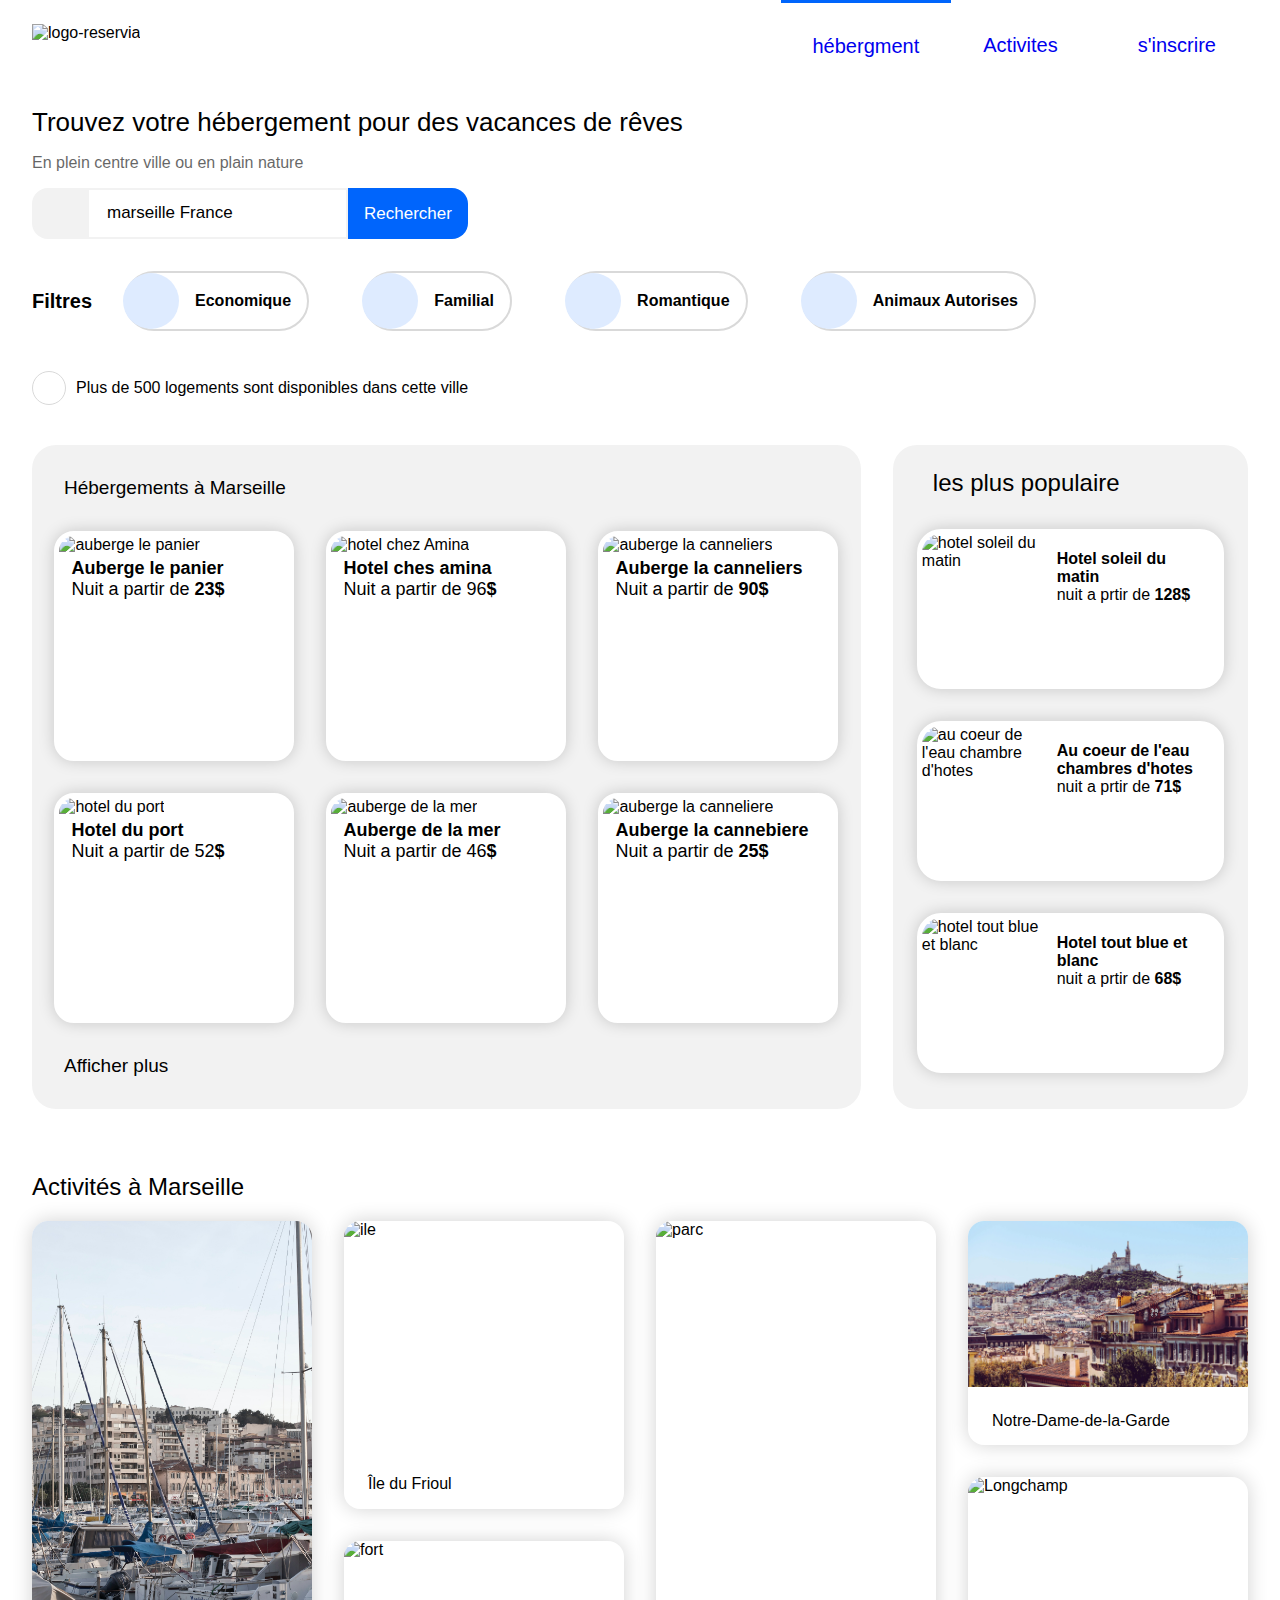
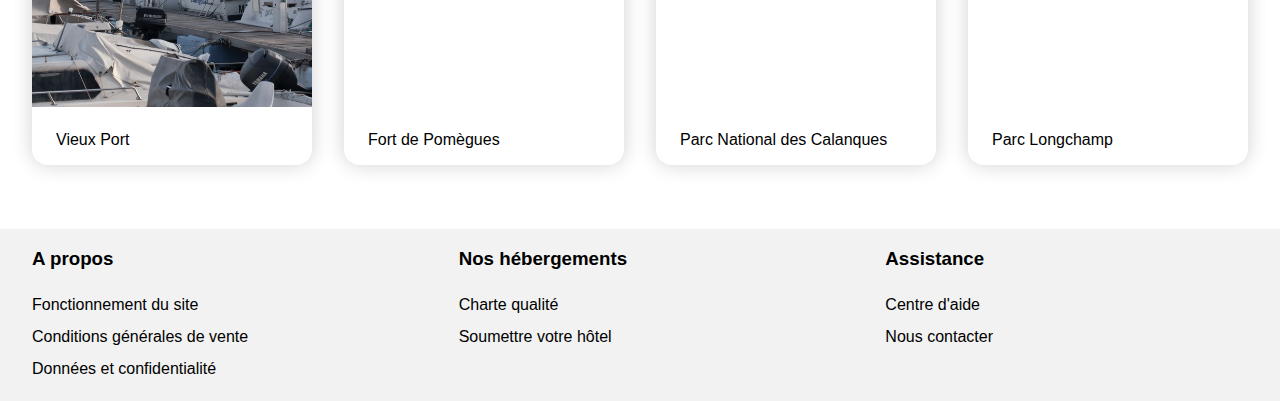
==== commit 2e7209f2: "ajoute" ====
--- a/index.html
+++ b/index.html
@@ -1,26 +1,28 @@
 <!DOCTYPE html >
-<html lang="fr">
+<html lang="en">
 <head>
 <meta charset="utf-8">
 <meta name="viewport" content="width=device-width, initial-scale=1.0">
 <title>reservia</title>
-<link rel="stylesheet"type="text/css"href="stylesheet.css">
+<link rel="stylesheet" type="text/css" href="stylesheet.css">
 <link rel="stylesheet" href="css/all.min.css">
 <link rel="stylesheet" href="css/fontawsome.min.css">
+<link rel="stylesheet"  href="src.css">
 </head>
 <body>
 
 <div id="main">
+    <nav>
        <div class="title">
-           <div class="reservia">
-               <img src="Reservia.svg"alt="logo-reservia">
+           <div class="reservia-logo">
+               <img src="reservia.svg" alt="logo-reservia">
            </div>
-              <div class="navi">
-                <div class="ins"><a href="#Hebergement">hebergment</a></div>
-                <div class="inss"><a href="#activites">Activites</a></div>
+              <div class="menu-nav-1">
+                <div class="hebergement"><a href="#Hebergement">hébergment</a></div>
+                <div class="activites"><a href="#activites">Activites</a></div>
                  </div>
-                 <div class="navi1">
-                   <div class="insss"> <a href="#"> s'inscrire</a></div>            
+                 <div class="menu-nav-2">
+                   <div class="inscrire"> <a href="#"> s'inscrire</a></div>            
                  </div>
        </div>
 <div id="head">
@@ -30,7 +32,7 @@
 </div>
 <div class="element03">
 <form method="post" action="traitement.php">
-<div class="png">
+<div class="map">
 <i class="fas fa-map-marker-alt"></i>
 </div>
 
@@ -66,14 +68,17 @@
 <p class="info3">Plus de 500 logements sont disponibles dans cette ville</p>
 </div>
 </div>
-
+</nav>
+<section>
 <div id="yazid">
+
 <div id="container">
 <h3 id="Hebergement">Hébergements à Marseille</h3>
+
 <div id="conteneur">
 
     <div class="element">
-<img src="0001.jpg"width="100%"height="100%"alt="auberge le panier">
+<img src="0001.jpg"  alt="auberge le panier">
 <p><strong>Auberge le panier</strong><br>Nuit a partir de <strong>23$</strong></p>
 <div class="star2">
               <i class="fas fa-star"></i>
@@ -83,7 +88,7 @@
         <span><i class="fas fa-star "></i></span>               
         </div>
 </div>
-    <div class="element"><img src="1111.jpg"width="100%"height="100%"alt="hotel chez Amina">
+    <div class="element"><img src="1111.jpg"  alt="hotel chez Amina">
 <p><strong>Hotel ches amina</strong><br>Nuit a partir de 96<strong>$</strong></p>
 <div class="star2">
               <i class="fas fa-star"></i>
@@ -93,7 +98,7 @@
               <i class="fas fa-star "></i>              
 </div>       
 </div>
-    <div class="element"><img src="0005.jpg"width="100%"height="100%"alt="auberge la canneliers">
+    <div class="element"><img src="0005.jpg"  alt="auberge la canneliers">
 <p><strong>Auberge la canneliers</strong><br>Nuit a partir de <strong>90$</strong></p>
 <div class="star2">
               <i class="fas fa-star"></i>
@@ -102,7 +107,7 @@
               <i class="fas fa-star"></i>
         <span><i class="fas fa-star "></i></span>               
             </div></div>
-    <div class="element"><img src="0002.jpg"width="100%"height="100%"alt="hotel du port">
+    <div class="element"><img src="0002.jpg"  alt="hotel du port">
 <p><strong>Hotel du port</strong><br>Nuit a partir de 52<strong>$</strong></p>
 <div class="star2">
               <i class="fas fa-star"></i>
@@ -111,7 +116,7 @@
          <span><i class="fas fa-star"></i>
               <i class="fas fa-star "></i></span>               
             </div></div>
-    <div class="element"><img src="1234.jpg"width="100%"height="100%"alt="auberge de la mer">
+    <div class="element"><img src="1234.jpg"  alt="auberge de la mer">
 <p><strong>Auberge de la mer</strong><br>Nuit a partir de 46<strong>$</strong></p>
 <div class="star2">
               <i class="fas fa-star"></i>
@@ -120,7 +125,7 @@
         <span><i class="fas fa-star"></i>
               <i class="fas fa-star "></i></span>               
        </div></div>
-    <div class="element"><img src="0000.jpg"width="100%"height="100%"alt="auberge
+    <div class="element"><img src="0000.jpg"  alt="auberge
 la canneliere">
 <p> <strong>Auberge la cannebiere</strong><br>Nuit a partir de <strong>25$</strong></p>
 <div class="star2">
@@ -134,13 +139,14 @@
 </div>
 <h3>Afficher plus</h3>
 </div>
+
 <div id="yijiao">
 <div class="graph">
 <h3>les plus populaire</h3>
 <i class="fas fa-chart-line"></i></div>
 <div class="elem11">
     <div class="element11">
-<Img src="1223.jpg"width="100%"height="100%"alt="hotel soleil du matin">
+<Img src="1223.jpg"  alt="hotel soleil du matin">
 <div class="wax">
 <p><strong>Hotel soleil du<br>matin <br></strong>nuit a prtir de <strong>128$</strong></p>
 <div class="star1">
@@ -155,7 +161,7 @@
 </div>
     <div class="element11">
 
-<Img src="999.jpg"width="100%"height="100%"alt="au coeur de l'eau chambre d'hotes">
+<Img src="999.jpg"  alt="au coeur de l'eau chambre d'hotes">
 <div class="wax">
 <p><strong>Au coeur de l'eau<br> chambres d'hotes<br></strong>nuit  a prtir de <strong>71$</strong></p>
 <div class="star1">
@@ -170,7 +176,7 @@
 </div>
     <div class="element11"> 
 
-<Img src="2222.jpg"width="100%"height="100%"alt="hotel tout blue et blanc">
+<Img src="2222.jpg"  alt="hotel tout blue et blanc">
 <div class="wax">
 <p><strong>Hotel tout blue et<br> blanc <br></strong>nuit a prtir de <strong>68$</strong></p>
 <div class="star1">
@@ -184,22 +190,25 @@
 </div>
 </div>
 </div>
-</div>
-
+
+</div>
+</section>
+<section>
 <div class="wrapper1">
 <h2 id="activites">Activités à Marseille</h2>
 <div class="wrapper">
-  <div class="one"><img src="123450.jpg"width="100%"height="100%"alt="port"><p>Vieux Port</p></div>
-  <div class="two"><img src="444.jpg"width="100%px"height="100%x"alt="ile"><p>Île du Frioul</p></div>
-  <div class="three"><img src="555.jpg"width="100%"height="100%"alt="fort"><p>Fort de Pomègues</p></div>
-  <div class="four"><img src="789.jpg"width="100%"height="100%"alt="parc"><p>Parc National des Calanques</p></div>
-  <div class="five"><img src="0004.jpg"width="100%"height="100%"alt="notre-dame"><p>Notre-Dame-de-la-Garde</p></div>
-  <div class="six"><img src="888.jpg"width="100%"height="100%"alt="Longchamp"><p>Parc Longchamp</p></div>
-</div>
-</div>
-</div>
-
-
+  <div class="one"><img src="3333.jpg" alt="port"><p>Vieux Port</p></div>
+  <div class="two"><img src="444.jpg" alt="ile"><p>Île du Frioul</p></div>
+  <div class="three"><img src="555.jpg" alt="fort"><p>Fort de Pomègues</p></div>
+  <div class="four"><img src="789.jpg" alt="parc"><p>Parc National des Calanques</p></div>
+  <div class="five"><img src="0404.jpg" alt="notre-dame"><p>Notre-Dame-de-la-Garde</p></div>
+  <div class="six"><img src="888.jpg" alt="Longchamp"><p>Parc Longchamp</p></div>
+</div>
+</div>
+</section>
+</div>
+
+<footer>
 <div id="footer">
    <div class="footer1">
     <div class="element5"> 
@@ -226,6 +235,6 @@
 </div>
 </div>
 </div>
-
+</footer>
 </body>
 </html>--- a/stylesheet.css
+++ b/stylesheet.css
@@ -16,26 +16,26 @@
       grid-template-columns: 1fr auto auto;
       Column-gap:1rem;
      }
-.reservia{
+.reservia-logo{
 Padding-top:1.5rem;
 }
  
 
-.navi{
+.menu-nav-1{
       Display:flex;
       Align-items:center;
       Justify-content:center;
 }
 
-.ins a:visited{ 
+.hebergement a:visited{ 
       Color:#0065FC;
       
 }
-.navi a{ 
+.menu-nav-1 a{ 
       
       Text-decoration:none;
 }
-.ins{ 
+.hebergement{ 
       Padding-top:2rem;
       Font-weight:100;
       font-size:20px;
@@ -47,7 +47,7 @@
       Border-top:3px solid #0065FC;
       
 }
-.inss{
+.activites {
       Padding-top:2rem;
       Font-weight:100;
       font-size:20px;
@@ -58,29 +58,29 @@
       Width:100%;
       
 }
-.inss:hover{
+.activites:hover{
       Border-top:3px solid #0065FC;
       Color:#0065FC;
 }
-.inss a:visited{
+.activites a:visited{
    Color:black;
 }
 
-.navi1{
+.menu-nav-2{
       Display: flex;
     Align-items: center;
     Justify-content: center;
 }   
 
-.insss a:visited {
+.inscrire a:visited {
     Color:#0065FC;
       
 }
-.navi1 a{
+.menu-nav-2 a{
     
     text-decoration: none;
 }
-.insss{
+.inscrire {
       Padding-top:2rem;
       Padding-left:2rem;
       Padding-right:2rem;
@@ -91,7 +91,7 @@
       Width:100%;
       
 }
-.insss:hover{
+.inscrire:hover{
       Border-top:3px solid #0065FC;;
 }
 #head{
@@ -119,7 +119,7 @@
 Height:51px;
 Display:flex;
 }
-.png{
+.map{
     Display:flex;
     Align-items:center;
     Justify-content:center;
@@ -379,8 +379,8 @@
 
 .element img{
       Height:8rem;
-      Max-height:100%;
-      Max-width:100%;
+      height:60%;
+      width:100%;
       Object-fit:cover;}
 .element p{
       Font-weight:inherit;
@@ -436,6 +436,7 @@
 .element11 img{
         Object-fit:cover;
         Width:40%;
+        Height:100%;
 }
 .wax{
        Display:block;
@@ -485,7 +486,8 @@
       Grid-row:2/7;
 }
 .one img{
-       
+       Width:100%;
+       height:100%;
        Object-fit:cover;
        }
 .one p{
@@ -526,6 +528,7 @@
        Grid-row: 6/7;
 }
 .three img{
+      Width:100%;
       object-fit:cover;
       Height:166px;
 }
@@ -547,7 +550,9 @@
      grid-row: 2/7;
 }
 .four img{
-     object-fit:cover;
+       Width:100%;
+       height:100%;
+       object-fit:cover;
 }
 .four p{
      
@@ -566,7 +571,7 @@
      grid-row: 2/3;
 }
 .five img{
-   
+     Width:100%;
      Height:166px;
      object-fit:cover;
 }
@@ -587,6 +592,8 @@
      grid-row: 4/7;
 }
 .six img{
+     Width:100%;
+       height:100%;
      Object-fit:cover;
 }
 .six p{
@@ -654,22 +661,22 @@
             
              Display:grid;
              grid-template-areas: 
-            "Reservia. navi1"
-            "navi navi navi";  
+            "Reservia-logo. menu-nav-2"
+            "menu-nav-1 menu-nav-1 menu-nav-1";  
 } 
-.Resevia{grid-area:Reservia;}
-.navi{grid-area:navi;}
-.navi1{grid-area:navi1;}
+.resevia{grid-area:Reservia;}
+.menu-nav-1{grid-area:menu-nav-1;}
+.menu-nav-2{grid-area:menu-nav-2;}
 #head{
       
       max-Width:100%;
 }
 
-.ins{
+.hebergement{
    Border-top:none !important;
    Border-bottom:3px solid #0065FC;
 }
- .inss{
+ .activites{
 Border-bottom:3px solid #F2F2F2;}
 }
 @media screen  and (max-width:768px)
@@ -825,23 +832,25 @@
  .one{
         Width:30%;}
 .one img{
-       Height:140px;}
+        height:140px;}
 .two{
         Width:30%;}
 .two img{
-       Height:140px;}
+        height:140px;}
  .three{
-        Width:30%;}
-.three img{
-       Height:140px;} 
+    Width:30%}
+  .three img{
+        height:140px;}
+      
+
  .four{
         Width:30%;}
-.four img{
-       Height:140px;}   
+ .four img{
+        height:140px;} 
 .five{
         Width:30%;}
 .five img{
-       Height:140px;}
+        height:140px;}
    .six{
         Width:30%;}
 .six img{
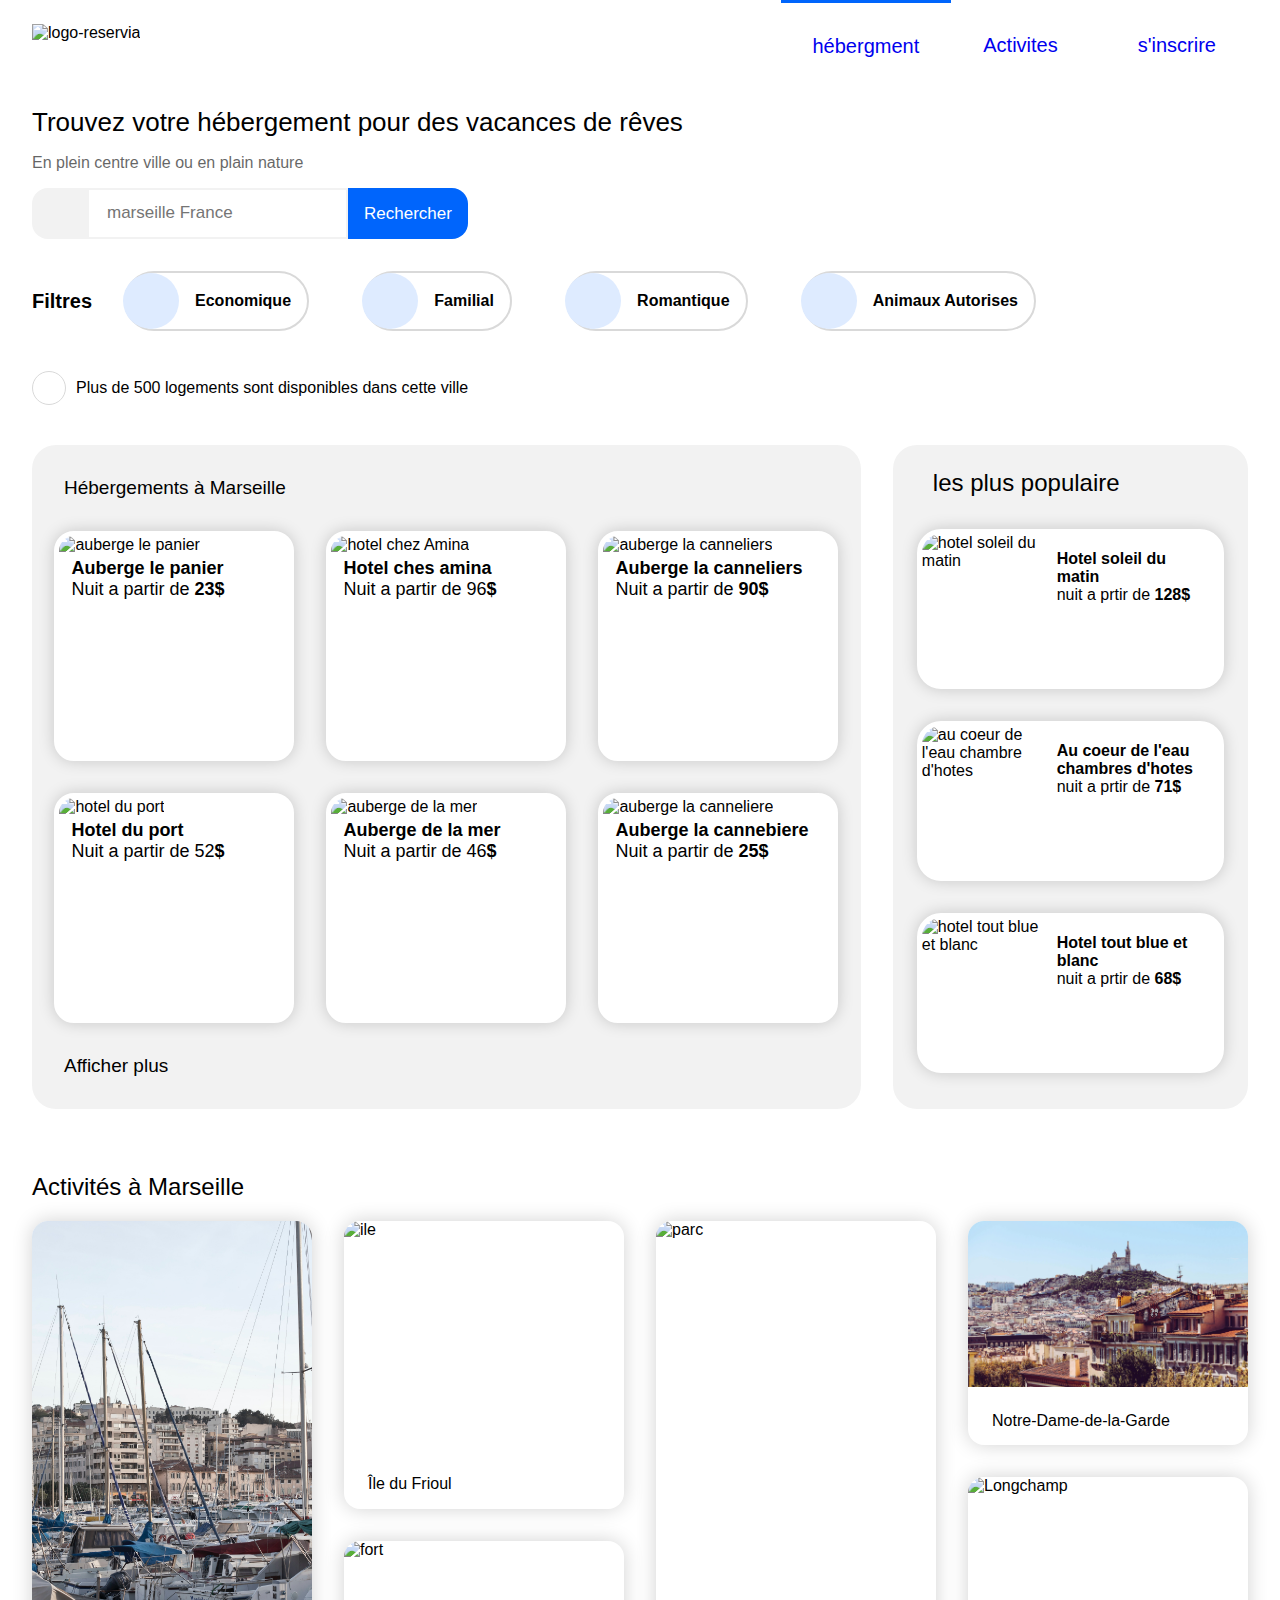
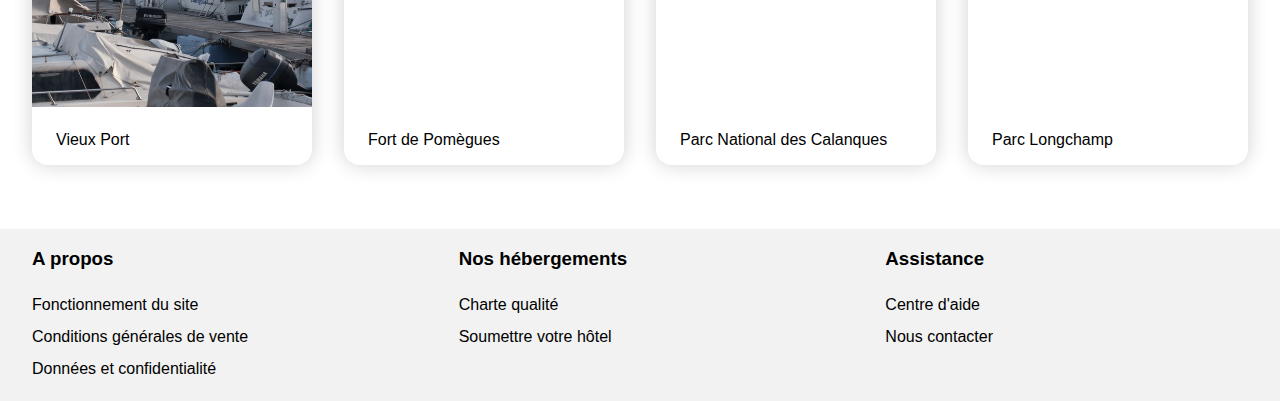
==== commit 2431367f: "fichier" ====
--- a/index.html
+++ b/index.html
@@ -7,7 +7,7 @@
 <link rel="stylesheet" type="text/css" href="stylesheet.css">
 <link rel="stylesheet" href="css/all.min.css">
 <link rel="stylesheet" href="css/fontawsome.min.css">
-<link rel="stylesheet"  href="src.css">
+
 </head>
 <body>
 
@@ -15,7 +15,7 @@
     <nav>
        <div class="title">
            <div class="reservia-logo">
-               <img src="reservia.svg" alt="logo-reservia">
+               <img src="Reservia.svg" alt="logo-reservia">
            </div>
               <div class="menu-nav-1">
                 <div class="hebergement"><a href="#Hebergement">hébergment</a></div>
@@ -37,7 +37,7 @@
 </div>
 
 <div class="recherche"> 
-<input type="text"  value="marseille France">
+<input type="text"  value="" placeholder="marseille France">
 </div>
 <div class="bouton">
 <i class=" fas fa-search"></i>
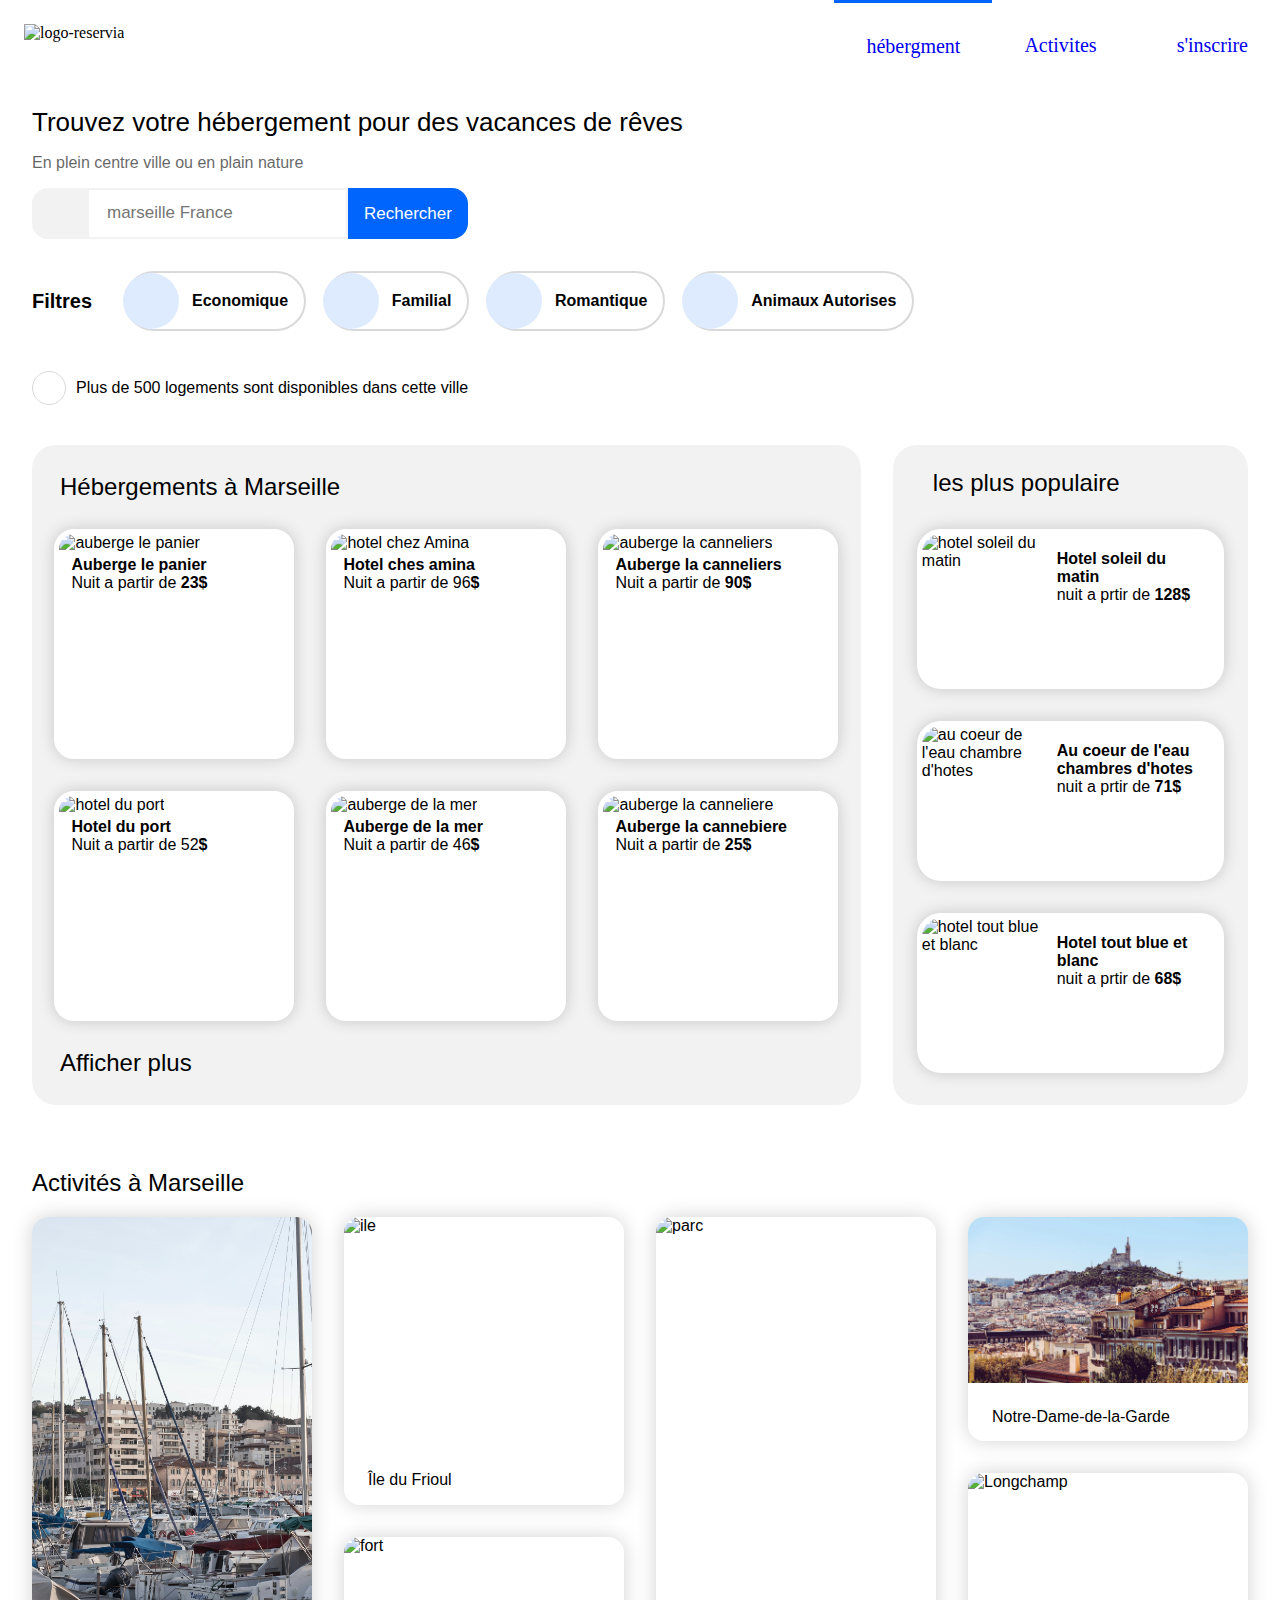
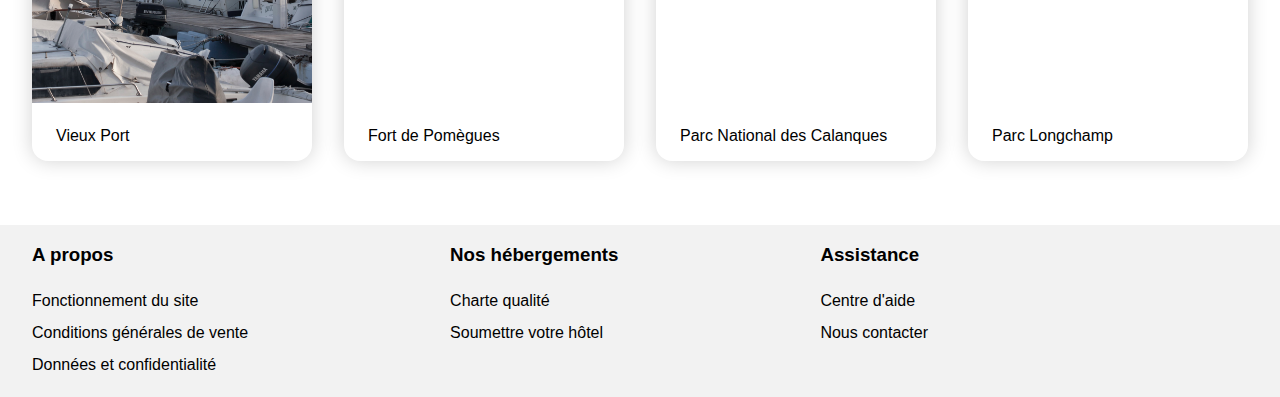
==== commit 933e2fb9: "fichier" ====
--- a/index.html
+++ b/index.html
@@ -11,7 +11,7 @@
 </head>
 <body>
 
-<div id="main">
+
     <nav>
        <div class="title">
            <div class="reservia-logo">
@@ -25,6 +25,8 @@
                    <div class="inscrire"> <a href="#"> s'inscrire</a></div>            
                  </div>
        </div>
+    </div>
+<div id="main">
 <div id="head">
     <div class="element01">
 <h1>Trouvez votre hébergement pour des vacances de rêves</h1>
@@ -55,29 +57,28 @@
 <h2>Filtres</h2>
 <div class="list">
 <div class="list1"><i class="fas fa-money-bill-wave"></i><p>Economique</p></div>
-<div class="list2"><i class="fas fa-child"></i><p>Familial</P></div>
-
-<div class="list3"><i class="fas fa-heart"></i><p>Romantique</p></div>
-<div class="list4"><i class="fas fa-dog"></i><p>Animaux Autorises</p></div>
-</div>
-</div>
-
+<div class="list1"><i class="fas fa-child"></i><p>Familial</P></div>
+
+<div class="list1"><i class="fas fa-heart"></i><p>Romantique</p></div>
+<div class="list1"><i class="fas fa-dog"></i><p>Animaux Autorises</p></div>
+</div>
+</div>
 <div class="element05">
 <div class="info2">
 <i class="fas fa-info searchResultWrapiconIcon"></i></div>
 <p class="info3">Plus de 500 logements sont disponibles dans cette ville</p>
 </div>
 </div>
-</nav>
+
 <section>
-<div id="yazid">
-
-<div id="container">
+<div id="container-father">
+
+<div id="container-child-1">
 <h3 id="Hebergement">Hébergements à Marseille</h3>
 
-<div id="conteneur">
-
-    <div class="element">
+<div id="container-cd-1">
+
+    <div class="container-element-1">
 <img src="0001.jpg"  alt="auberge le panier">
 <p><strong>Auberge le panier</strong><br>Nuit a partir de <strong>23$</strong></p>
 <div class="star2">
@@ -85,10 +86,10 @@
               <i class="fas fa-star"></i>
               <i class="fas fa-star"></i>
               <i class="fas fa-star"></i>
-        <span><i class="fas fa-star "></i></span>               
+              <i class="fas fa-star"></i>              
         </div>
 </div>
-    <div class="element"><img src="1111.jpg"  alt="hotel chez Amina">
+    <div class="container-element-1"><img src="1111.jpg"  alt="hotel chez Amina">
 <p><strong>Hotel ches amina</strong><br>Nuit a partir de 96<strong>$</strong></p>
 <div class="star2">
               <i class="fas fa-star"></i>
@@ -98,34 +99,34 @@
               <i class="fas fa-star "></i>              
 </div>       
 </div>
-    <div class="element"><img src="0005.jpg"  alt="auberge la canneliers">
+    <div class="container-element-1"><img src="0005.jpg"  alt="auberge la canneliers">
 <p><strong>Auberge la canneliers</strong><br>Nuit a partir de <strong>90$</strong></p>
 <div class="star2">
               <i class="fas fa-star"></i>
               <i class="fas fa-star"></i>
               <i class="fas fa-star"></i>
               <i class="fas fa-star"></i>
-        <span><i class="fas fa-star "></i></span>               
+              <i class="fas fa-star "></i>               
             </div></div>
-    <div class="element"><img src="0002.jpg"  alt="hotel du port">
+    <div class="container-element-1"><img src="0002.jpg"  alt="hotel du port">
 <p><strong>Hotel du port</strong><br>Nuit a partir de 52<strong>$</strong></p>
 <div class="star2">
               <i class="fas fa-star"></i>
               <i class="fas fa-star"></i>
               <i class="fas fa-star"></i>
-         <span><i class="fas fa-star"></i>
-              <i class="fas fa-star "></i></span>               
+              <i class="fas fa-star"></i>
+              <i class="fas fa-star "></i>              
             </div></div>
-    <div class="element"><img src="1234.jpg"  alt="auberge de la mer">
+    <div class="container-element-1"><img src="1234.jpg"  alt="auberge de la mer">
 <p><strong>Auberge de la mer</strong><br>Nuit a partir de 46<strong>$</strong></p>
 <div class="star2">
               <i class="fas fa-star"></i>
               <i class="fas fa-star"></i>
               <i class="fas fa-star"></i>
-        <span><i class="fas fa-star"></i>
-              <i class="fas fa-star "></i></span>               
+              <i class="fas fa-star"></i>
+              <i class="fas fa-star "></i>          
        </div></div>
-    <div class="element"><img src="0000.jpg"  alt="auberge
+    <div class="container-element-1"><img src="0000.jpg"  alt="auberge
 la canneliere">
 <p> <strong>Auberge la cannebiere</strong><br>Nuit a partir de <strong>25$</strong></p>
 <div class="star2">
@@ -140,41 +141,41 @@
 <h3>Afficher plus</h3>
 </div>
 
-<div id="yijiao">
+<div id="container-child-2">
 <div class="graph">
 <h3>les plus populaire</h3>
 <i class="fas fa-chart-line"></i></div>
-<div class="elem11">
-    <div class="element11">
+<div class="container-cd-2">
+    <div class="container-element-2">
 <Img src="1223.jpg"  alt="hotel soleil du matin">
 <div class="wax">
 <p><strong>Hotel soleil du<br>matin <br></strong>nuit a prtir de <strong>128$</strong></p>
 <div class="star1">
-              <i class="fas fa-star"></i>
-              <i class="fas fa-star"></i>
-              <i class="fas fa-star"></i>
-              <i class="fas fa-star"></i>
-              <i class="fas fa-star "></i>           
+              <i class="fas fa-star color-red"></i>
+              <i class="fas fa-star"></i>
+              <i class="fas fa-star"></i>
+              <i class="fas fa-star"></i>
+              <i class="fas fa-star"></i>           
             </div>
   </div>
 
 </div>
-    <div class="element11">
+    <div class="container-element-2">
 
 <Img src="999.jpg"  alt="au coeur de l'eau chambre d'hotes">
 <div class="wax">
 <p><strong>Au coeur de l'eau<br> chambres d'hotes<br></strong>nuit  a prtir de <strong>71$</strong></p>
 <div class="star1">
-              <i class="fas fa-star"></i>
-              <i class="fas fa-star"></i>
-              <i class="fas fa-star"></i>
-              <i class="fas fa-star"></i>
-        <span><i class="fas fa-star"></i></span>
+              <i class="fas fa-star star-red"></i>
+              <i class="fas fa-star"></i>
+              <i class="fas fa-star"></i>
+              <i class="fas fa-star"></i>
+              <i class="fas fa-star"></i>
               
             </div>
 </div>
 </div>
-    <div class="element11"> 
+    <div class="container-element-2"> 
 
 <Img src="2222.jpg"  alt="hotel tout blue et blanc">
 <div class="wax">
@@ -183,8 +184,8 @@
               <i class="fas fa-star"></i>
               <i class="fas fa-star"></i>
               <i class="fas fa-star"></i>
-         <span><i class="fas fa-star"></i>
-              <i class="fas fa-star "></i></span>               
+              <i class="fas fa-star"></i>
+              <i class="fas fa-star "></i>              
             </div>
 </div>
 </div>
@@ -194,9 +195,9 @@
 </div>
 </section>
 <section>
-<div class="wrapper1">
+<div class="wrapper-father">
 <h2 id="activites">Activités à Marseille</h2>
-<div class="wrapper">
+<div class="wrapper-child">
   <div class="one"><img src="3333.jpg" alt="port"><p>Vieux Port</p></div>
   <div class="two"><img src="444.jpg" alt="ile"><p>Île du Frioul</p></div>
   <div class="three"><img src="555.jpg" alt="fort"><p>Fort de Pomègues</p></div>
@@ -210,8 +211,8 @@
 
 <footer>
 <div id="footer">
-   <div class="footer1">
-    <div class="element5"> 
+   <div class="footer-cd">
+    <div class="footer-cd-1"> 
                      <h3>A propos</h3>
                 <ul>
                     <li><a href="#">Fonctionnement du site</a></li>
@@ -219,14 +220,14 @@
                     <li><a href="#">Données et confidentialité</a></li> 
                  </ul>                            
     </div>
-     <div class="element5">      
+     <div class="footer-cd-1">      
                      <h3>Nos hébergements</h3>
                 <ul>
                     <li><a href="#">Charte qualité</a></li>
                     <li><a href="#">Soumettre votre hôtel</a></li>
                 </ul>
 </div>
-    <div class="element5">
+    <div class="footer-cd-1">
                       <h3>Assistance</h3>
                 <ul>
                     <li><a href="#">Centre d'aide</a></li>
--- a/stylesheet.css
+++ b/stylesheet.css
@@ -2,13 +2,7 @@
 margin:0;
 Padding:0;
 }
-#main{
-      Background:;
-      Width:95%;
-      Font-weight:inherit;
-      font-family:Raleway  ,sans-serif;
-      Margin:auto;
-}
+
 .title{
       width:100%;
       
@@ -17,6 +11,7 @@
       Column-gap:1rem;
      }
 .reservia-logo{
+Padding-left:1.5rem;
 Padding-top:1.5rem;
 }
  
@@ -93,6 +88,13 @@
 }
 .inscrire:hover{
       Border-top:3px solid #0065FC;;
+}
+#main{
+      Background:;
+      Width:95%;
+      Font-weight:inherit;
+      font-family:Raleway  ,sans-serif;
+      Margin:auto;
 }
 #head{
       Width:100%;
@@ -177,10 +179,10 @@
 }
 
 .list{
-Justify-content:space-between;
 Align-items:center;
 Display:flex;
-Width:75%;
+Justify-content:space-between;
+Width:65%;
 }
 
 .element04 h2{
@@ -198,7 +200,7 @@
     Border:none;
     Background:#deebff;
     Margin:-3px;
-    Margin-right:1rem;
+    
     color: #0065FC;
     Border-radius:50%;
     Height:3.5rem;
@@ -215,101 +217,14 @@
     Border-radius:50px;
     Height:3.5rem;
     Font-size:1rem;
-    Padding-right:1rem;
+   
     }
 .list1:hover{
      Background:#f2f7ff;
      Transform:scale(1.04);
 }
-.list2 i{
-    Display:flex;
-    Align-items:center;
-    Justify-content:center;
-    Border:none;
-    Background:#deebff;
-    Margin:-3px;
-    Margin-right:1rem;
-    color: #0065FC;
-    Border-radius:50%;
-    Height:3.5rem;
-    Width:3.5rem;
-    
-}
-.list2{
-    
-    Display:flex;
-    Align-items:center;
-    Font-weight:700;
-    Border:solid 2px #d9d9d9;
-    
-    Border-radius:50px;
-    Height:3.5rem;
-    Font-size:1rem;
-    Padding-right:1rem;
-    }
-.list2:hover{
-     Background:#f2f7ff;
-     Transform:scale(1.04);
-}
-.list3 i{
-    Display:flex;
-    Align-items:center;
-    Justify-content:center;
-    Border:none;
-    Background:#deebff;
-    Margin:-3px;
-    Margin-right:1rem;
-    color: #0065FC;
-    Border-radius:50%;
-    Height:3.5rem;
-    Width:3.5rem;
-    
-}
-.list3{
-    
-    Display:flex;
-    Align-items:center;
-    Font-weight:700;
-    Border:solid 2px #d9d9d9;
-    
-    Border-radius:50px;
-    Height:3.5rem;
-    Font-size:1rem;
-    Padding-right:1rem;
-    }
-.list3:hover{
-     Background:#f2f7ff;
-     Transform:scale(1.04);
-}
-.list4 i{
-    Display:flex;
-    Align-items:center;
-    Justify-content:center;
-    Border:none;
-    Background:#deebff;
-    Margin:-3px;
-    Margin-right:1rem;
-    color: #0065FC;
-    Border-radius:50%;
-    Height:3.5rem;
-    Width:3.5rem;
-    
-}
-.list4{
-    
-    Display:flex;
-    Align-items:center;
-    Font-weight:700;
-    Border:solid 2px #d9d9d9;
-    
-    Border-radius:50px;
-    Height:3.5rem;
-    Font-size:1rem;
-    Padding-right:1rem;
-    }
-.list4:hover{
-     Background:#f2f7ff;
-     Transform:scale(1.04);
+.list1 p{
+     Padding:1rem 1rem;
 }
 
 .element05 { 
@@ -328,7 +243,7 @@
     Color:#0065FC;
     Border:solid 1px #d9d9d9;
     Border-radius:50%;}
-#yazid{
+#container-father{
     
     height:100%;
     width:100%;
@@ -336,25 +251,20 @@
     column-gap: 2rem;
 }
 
-#container{
+#container-child-1{
      Width:70%;
      border-radius: 1.5rem;
      Background:#F2F2F2;
 }
 
-#container h3{
-     Font-weight:inherit;
-     Display:block;
-     Margin-left:2rem;
-     Font-size:24px;
-}
-#container h3{
-     Font-size:19px;
+#container-child-1 h3{
      Font-weight:500;
      Display:block;
-     Margin:2rem;
-}
-#conteneur{
+     Margin:1.75rem 1.75rem;
+     Font-size:24px;
+}
+
+#container-cd-1{
      
      Width:100%;
      display: flex;
@@ -364,7 +274,7 @@
      Justify-content:center;
      Align-items:center;
 }
-.element{
+.container-element-1{
      Box-shadow:0 0 16px #0000002e;
      Display:block;
      Border-radius:1.25rem;
@@ -377,23 +287,22 @@
      Cursor:pointer;}
 
 
-.element img{
+.container-element-1 img{
       Height:8rem;
       height:60%;
       width:100%;
       Object-fit:cover;}
-.element p{
-      Font-weight:inherit;
-      Font-size:18px;
+.container-element-1 p{
+      Font-weight:500;
+      
       Margin:0.25rem 0.75rem 0 0.75rem;}
 .star2{
       Color:#0065FC;
       Margin:0.75rem;}
-.star2 span{
-      Color:#d9d9d9;}
-.element:hover{
+
+.container-element-1:hover{
        Transform:scale(1.02);}
-#yijiao{
+#container-child-2{
        Width:30%;
        Background:#F2F2F2;
        Border-radius:1.5rem;}
@@ -414,7 +323,7 @@
        Margin-right:2rem;
        Margin-top:1.5rem;
 }
-.elem11{
+.container-cd-2{
        
        Display:flex;
        Flex-direction:column;
@@ -422,7 +331,7 @@
        Margin:1.5rem;
 }
 
-.element11{
+.container-element-2{
         Box-shadow:0 0 16px #0000002e; 
        
         Border-radius:1.5rem;
@@ -433,7 +342,7 @@
         Height:150px;
         Border:5px solid #fff;
 }
-.element11 img{
+.container-element-2 img{
         Object-fit:cover;
         Width:40%;
         Height:100%;
@@ -451,22 +360,20 @@
        Margin-top:3rem;
 
 }
-.star1 span{
-        Color:#d9d9d9;
-}
-.element11:hover{
+
+.container-element-2:hover{
         Transform:scale(1.02);
 }
-.wrapper1{
+.wrapper-father{
         
         Margin:4rem 0;
 }
 
-.wrapper1 h2{
+.wrapper-father h2{
        Font-weight:inherit;
        font-family:Raleway  ,sans-serif;
 }
-.wrapper {
+.wrapper-child {
         width:100%;
         display: grid;
         grid-template-columns: repeat(4, 1fr);
@@ -608,27 +515,24 @@
      Height:100%;
      Background:#F2F2F2;
 }
-.footer1{
-     Width:100%;
+.footer-cd{
+     Width:70%;
      Display:flex;
      Justify-content:space-between;
-
-}
-
-.element5{ 
-      Padding-left:2rem;
-      Width:100%;
-} 
-.element5 h3{
+     Padding:0 2rem;
+}
+
+
+.footer-cd-1 h3{
       Font-weight:700;
       Font-size:18:px;     
       font-family:Raleway  ,sans-serif;
 }
-.element5 ul{
+.footer-cd-1 ul{
       Font-weight:200;
       list-Style:none;
 }
-.element5 a{
+.footer-cd-1 a{
      Font-weight:inherit;
      font-family:Raleway  ,sans-serif;
      line-height: 2rem;
@@ -636,13 +540,13 @@
      Color:#000;
      Margin-left:-40px;
 }
-.element5 a:hover{
+.footer-cd-1 a:hover{
     text-decoration:underline;
 }
 
 @media screen  and (max-width:1024px){ 
       #main{
-        padding:0 2rem;  
+          
         Width:100%;
   } 
     .title{
@@ -650,12 +554,19 @@
             
              Display:grid;
              Grid-template-columns:1fr auto auto;}  
+#head{
+      Width:95%;
+      Margin:auto;
+}
 } 
 @media screen  and (max-width:766px){ 
     #main{
-        padding:0 2rem;  
+          
         Width:100%;
   }
+    .reservia-logo{
+              Padding-left:1rem;
+}
     .title{
              Width:100%;
             
@@ -669,7 +580,8 @@
 .menu-nav-2{grid-area:menu-nav-2;}
 #head{
       
-      max-Width:100%;
+      Width:90%;
+      Margin:auto;
 }
 
 .hebergement{
@@ -700,49 +612,81 @@
         Width:100%;
 }
 }
-@media screen  and (max-width:768px){
-    .element04{
-        Width:100%;
-        Display:block;
-        
-        
-  }
+@media screen and (max-width:1024px){
+.element04{
+Display:block;
+}
 .list{
+Column-gap:1rem;
+display:flex;
 Width:100%;
+}
+.list1 p{
+Padding:0.5rem 0.5rem;
+}
+}
+
+
+@media screen and (max-width:766px){
+.element04{
+Display:block;
+}
+.list{
+Display:flex;
 Flex-flow:wrap;
-Display:flex;
+Width:100%;
 row-gap:1rem;
 }
 }
-
-@media screen and (max-width:768px){
-    #yazid{
+@media screen and (max-width:1024px){
+    #container-father{
        
         display: flex;
     flex-direction: column-reverse;
      
   }
-}
+ 
+}
+
 
 @media screen and (max-width:768px){
-    #container{
+    #container-father{
+       
+        display: flex;
+    flex-direction: column-reverse;
+     
+  }
+}
+
+@media screen and (max-width:1024px){
+    #container-child-1{
         Background:white;
-        Width:100%;
+        Width:95%;
+        Margin:auto;
+        
+  }
+}
+
+@media screen and (max-width:768px){
+    #container-child-1{
+        Background:white;
+        Width:95%;
+        Margin:auto;
         
   }
 }
 @media screen and (max-width:1024px){
-    #conteneur{
+    #container-cd-1{
         Column-gap:1rem;
 Row-gap:1rem;}
-    .element{
+    .container-element-1{
         
         Width:30%;
         
   }
 }
 @media screen and (max-width:766px){
-    .element{
+    .container-element-1{
         
         Width:100%;
         
@@ -750,8 +694,9 @@
 }
 
 @media screen  and (max-width:1024px){
-    #yijiao{
-     Width:100%;
+    #container-child-2{
+     Width:95%;
+     Margin:auto;
      Border-radius:16px;
      
   }
@@ -760,7 +705,7 @@
 }
 
 @media screen  and (max-width:766px){
-    #yijiao{
+    #container-child-2{
      Width:100%;
      Border-radius:0px;
      
@@ -769,17 +714,18 @@
 
 }
 @media screen and (max-width:1024px){
-    .elem11{
+    .container-cd-2{
          Display:flex;
         Flex-direction:row;
         Column-gap:1rem;
         
 }
-.element11{
+.container-element-2{
    display:flex;
    Flex-direction:column;
-}
-.element11 img{
+   Height:180px;
+}
+.container-element-2 img{
      Width:100%;
      Height:50%;
 }
@@ -793,16 +739,16 @@
 Margin-top:-15px;}
 } 
 @media screen and (max-width:766px){
-    .elem11{
+    .container-cd-2{
          Display:flex;
         Flex-direction:column;
         
 }
-.element11{
+.container-element-2{
    display:flex;
    Flex-direction:row;
 }
-.element11 img{
+.container-element-2 img{
      Width:40%;
     Height:100%;
 }
@@ -815,20 +761,20 @@
 }
 
 @media screen and  (max-width:1024px){
-   .wrapper1{
-        Margin:0;
+   .wrapper-father{
+        Margin:auto;
         Display:block;
-        Width:100%;
+        Width:95%;
         
        
   }
-    .wrapper{
+    .wrapper-child{
         Display: flex;
     Width: 100%;
     Flex-wrap:wrap;
     Row-gap: 1rem;
 }
-.wrapper1 h2{Padding:0 0 1rem 1rem;}
+.wrapper-father h2{Padding:0 0 1rem 1rem;}
  .one{
         Width:30%;}
 .one img{
@@ -857,18 +803,19 @@
         height:140px;}
 }
  @media screen and (max-width:667px){
-     .wrapper1{
+     .wrapper-father{
         Display:block;
-        Width:100%;
-}
-    .wrapper{
+        Width:90%;
+        Margin:auto;
+}
+    .wrapper-child{
         Row-gap:1rem;
         Margin:0;
         display:flex;
         flex-direction:column;
         Width:100%;
 }
-.wrapper1 h2
+.wrapper-father h2
       {Padding:0 0 1rem 1rem;}
  .one{
         Width:100%;}
@@ -899,22 +846,26 @@
       #footer{
       
       Margin-top:2rem;
-      Padding:0 2rem;
-}
- .footer1{
-        Display:flex;}
+    
+}
+ .footer-cd{
+        Display:flex;
+        Width:80%;
+}
+
 }
 
 @media screen and (max-width:766px){
  
-    .footer1{
+    .footer-cd{
         Display:block;
-        Padding: 2rem 0;
-}
+        Padding:2rem 2rem;
+       }
 #footer{
       
       Margin-top:2rem;
-      Padding:0 2rem;
-}
-
-}
+     
+}
+
+
+}
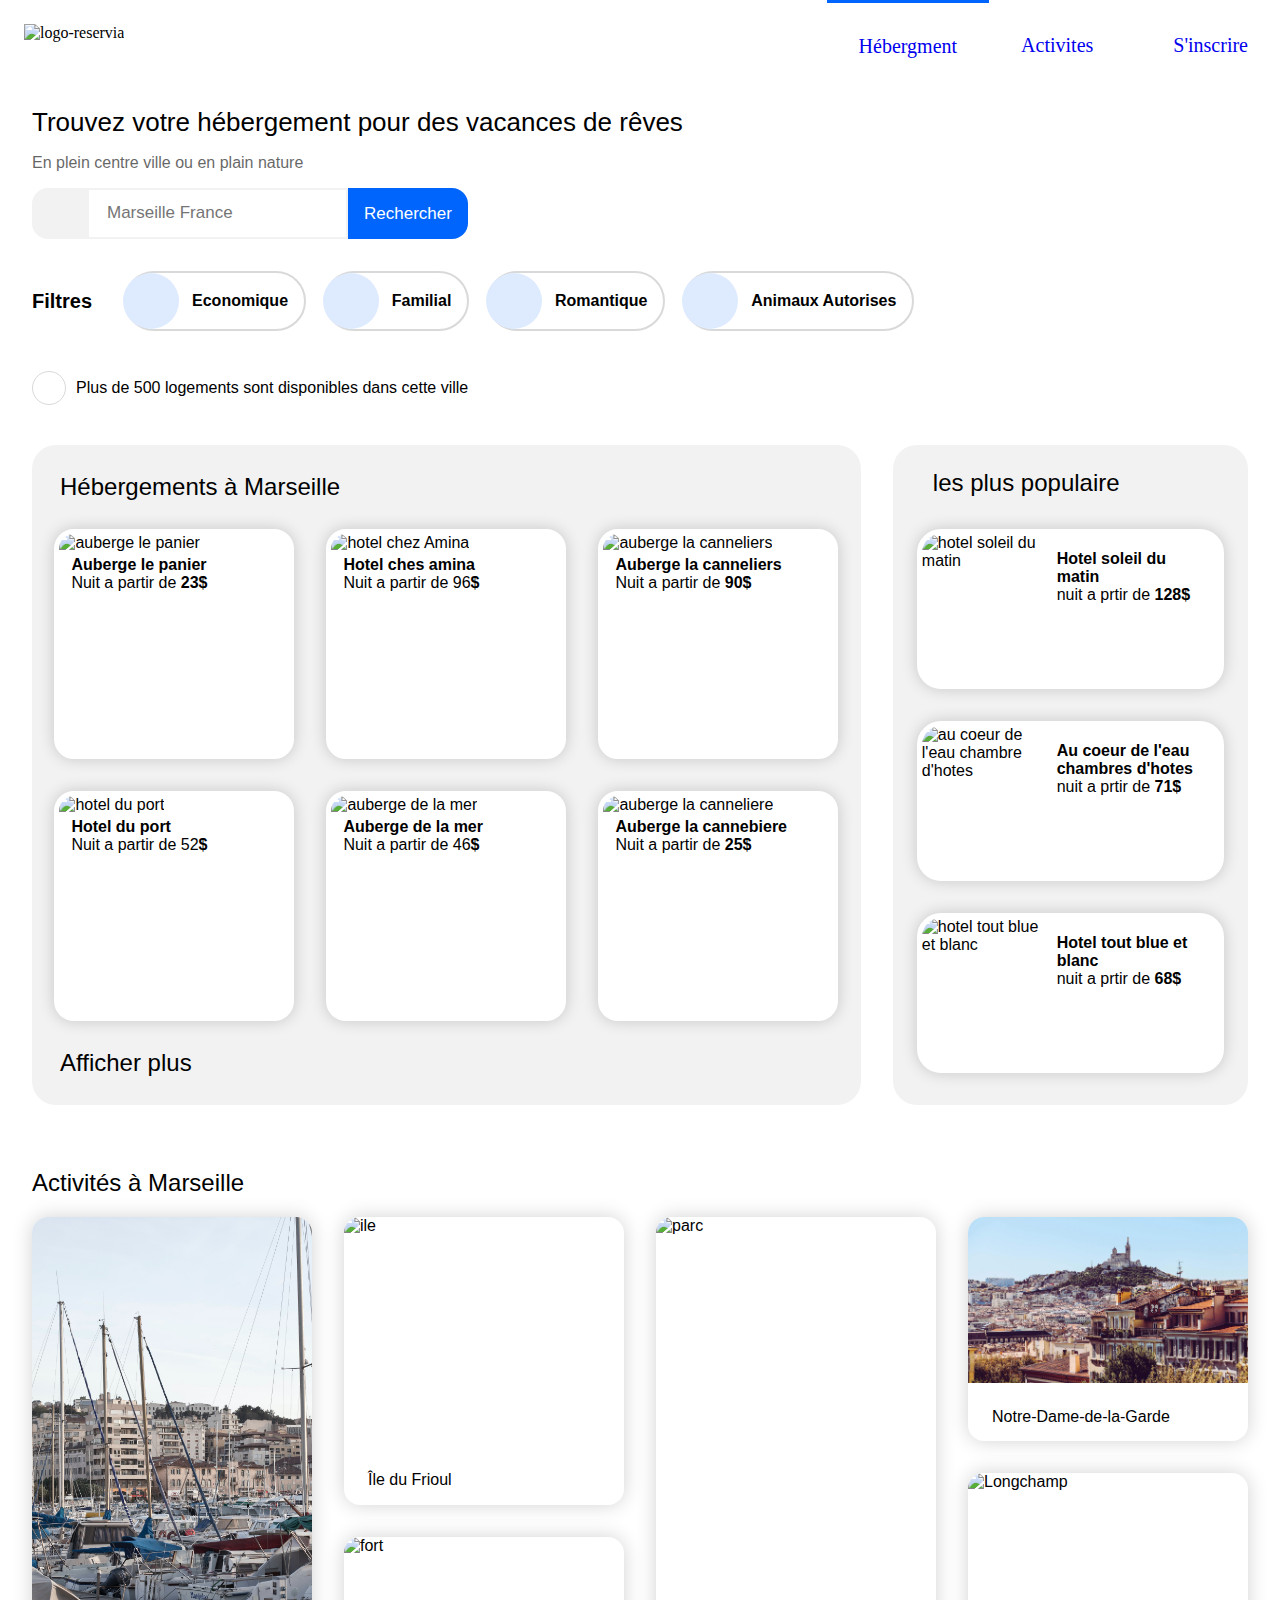
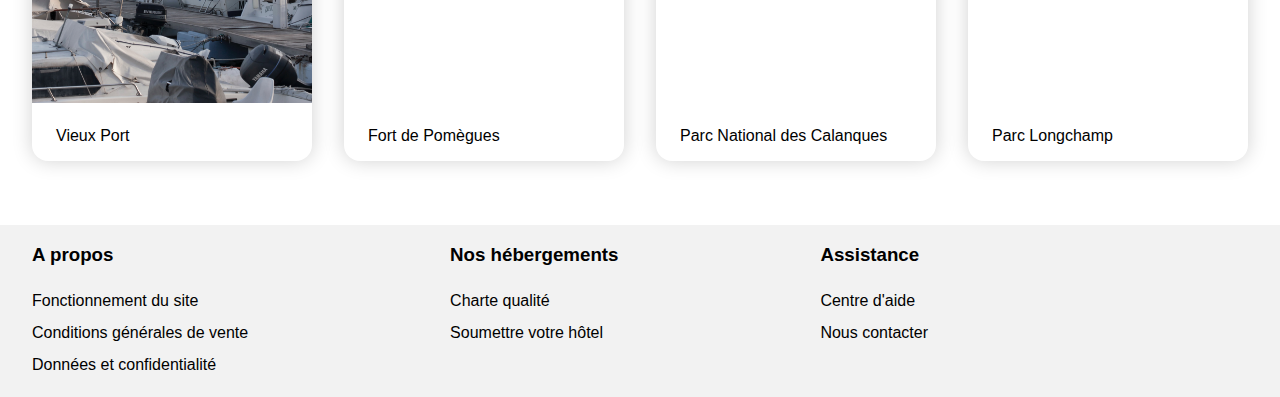
==== commit 4fcda27a: "fichier" ====
--- a/index.html
+++ b/index.html
@@ -1,5 +1,5 @@
 <!DOCTYPE html >
-<html lang="en">
+<html lang="fr">
 <head>
 <meta charset="utf-8">
 <meta name="viewport" content="width=device-width, initial-scale=1.0">
@@ -18,14 +18,14 @@
                <img src="Reservia.svg" alt="logo-reservia">
            </div>
               <div class="menu-nav-1">
-                <div class="hebergement"><a href="#Hebergement">hébergment</a></div>
+                <div class="hebergement"><a href="#hebergement">Hébergment</a></div>
                 <div class="activites"><a href="#activites">Activites</a></div>
                  </div>
                  <div class="menu-nav-2">
-                   <div class="inscrire"> <a href="#"> s'inscrire</a></div>            
+                   <div class="inscrire"> <a href="#"> S'inscrire</a></div>            
                  </div>
        </div>
-    </div>
+    </nav>
 <div id="main">
 <div id="head">
     <div class="element01">
@@ -39,7 +39,7 @@
 </div>
 
 <div class="recherche"> 
-<input type="text"  value="" placeholder="marseille France">
+<input type="text"  value="" placeholder="Marseille France">
 </div>
 <div class="bouton">
 <i class=" fas fa-search"></i>
@@ -65,7 +65,7 @@
 </div>
 <div class="element05">
 <div class="info2">
-<i class="fas fa-info searchResultWrapiconIcon"></i></div>
+<i class="fas fa-info searchresultWrapiconicon"></i></div>
 <p class="info3">Plus de 500 logements sont disponibles dans cette ville</p>
 </div>
 </div>
@@ -74,7 +74,7 @@
 <div id="container-father">
 
 <div id="container-child-1">
-<h3 id="Hebergement">Hébergements à Marseille</h3>
+<h3 id="hebergement">Hébergements à Marseille</h3>
 
 <div id="container-cd-1">
 
@@ -82,59 +82,59 @@
 <img src="0001.jpg"  alt="auberge le panier">
 <p><strong>Auberge le panier</strong><br>Nuit a partir de <strong>23$</strong></p>
 <div class="star2">
-              <i class="fas fa-star"></i>
-              <i class="fas fa-star"></i>
-              <i class="fas fa-star"></i>
-              <i class="fas fa-star"></i>
-              <i class="fas fa-star"></i>              
+              <i class="fas fa-star" style=" Color:#0065FC;"></i>
+              <i class="fas fa-star" style=" Color:#0065FC;"></i>
+              <i class="fas fa-star" style=" Color:#0065FC;"></i>
+              <i class="fas fa-star" style=" Color:#0065FC;"></i>
+              <i class="fas fa-star" style=" Color:#F2F2F2;"></i>              
         </div>
 </div>
     <div class="container-element-1"><img src="1111.jpg"  alt="hotel chez Amina">
 <p><strong>Hotel ches amina</strong><br>Nuit a partir de 96<strong>$</strong></p>
 <div class="star2">
-              <i class="fas fa-star"></i>
-              <i class="fas fa-star"></i>
-              <i class="fas fa-star"></i>
-              <i class="fas fa-star"></i>
-              <i class="fas fa-star "></i>              
+              <i class="fas fa-star" style=" Color:#0065FC;"></i>
+              <i class="fas fa-star" style=" Color:#0065FC;"></i>
+              <i class="fas fa-star" style=" Color:#0065FC;"></i>
+              <i class="fas fa-star" style=" Color:#0065FC;"></i>
+              <i class="fas fa-star" style=" Color:#F2F2F2;"></i>              
 </div>       
 </div>
     <div class="container-element-1"><img src="0005.jpg"  alt="auberge la canneliers">
 <p><strong>Auberge la canneliers</strong><br>Nuit a partir de <strong>90$</strong></p>
 <div class="star2">
-              <i class="fas fa-star"></i>
-              <i class="fas fa-star"></i>
-              <i class="fas fa-star"></i>
-              <i class="fas fa-star"></i>
-              <i class="fas fa-star "></i>               
+              <i class="fas fa-star" style=" Color:#0065FC;"></i>
+              <i class="fas fa-star" style=" Color:#0065FC;"></i>
+              <i class="fas fa-star" style=" Color:#0065FC;"></i>
+              <i class="fas fa-star" style=" Color:#0065FC;"></i>
+              <i class="fas fa-star" style=" Color:#F2F2F2;"></i>               
             </div></div>
     <div class="container-element-1"><img src="0002.jpg"  alt="hotel du port">
 <p><strong>Hotel du port</strong><br>Nuit a partir de 52<strong>$</strong></p>
 <div class="star2">
-              <i class="fas fa-star"></i>
-              <i class="fas fa-star"></i>
-              <i class="fas fa-star"></i>
-              <i class="fas fa-star"></i>
-              <i class="fas fa-star "></i>              
+              <i class="fas fa-star" style=" Color:#0065FC;"></i>
+              <i class="fas fa-star" style=" Color:#0065FC;"></i>
+              <i class="fas fa-star" style=" Color:#0065FC;"></i>
+              <i class="fas fa-star" style=" Color:#0065FC;"></i>
+              <i class="fas fa-star" style=" Color:#F2F2F2;"></i>              
             </div></div>
     <div class="container-element-1"><img src="1234.jpg"  alt="auberge de la mer">
 <p><strong>Auberge de la mer</strong><br>Nuit a partir de 46<strong>$</strong></p>
 <div class="star2">
-              <i class="fas fa-star"></i>
-              <i class="fas fa-star"></i>
-              <i class="fas fa-star"></i>
-              <i class="fas fa-star"></i>
-              <i class="fas fa-star "></i>          
+              <i class="fas fa-star" style=" Color:#0065FC;"></i>
+              <i class="fas fa-star" style=" Color:#0065FC;"></i>
+              <i class="fas fa-star" style=" Color:#0065FC;"></i>
+              <i class="fas fa-star" style=" Color:#F2F2F2;"></i>
+              <i class="fas fa-star" style=" Color:#F2F2F2;"></i>          
        </div></div>
     <div class="container-element-1"><img src="0000.jpg"  alt="auberge
 la canneliere">
 <p> <strong>Auberge la cannebiere</strong><br>Nuit a partir de <strong>25$</strong></p>
 <div class="star2">
-              <i class="fas fa-star"></i>
-              <i class="fas fa-star"></i>
-              <i class="fas fa-star"></i>
-              <i class="fas fa-star"></i>
-              <i class="fas fa-star "></i>
+              <i class="fas fa-star" style=" Color:#0065FC;"></i>
+              <i class="fas fa-star" style=" Color:#0065FC;"></i>
+              <i class="fas fa-star" style=" Color:#0065FC;"></i>
+              <i class="fas fa-star" style=" Color:#0065FC;"></i>
+              <i class="fas fa-star" style=" Color:#F2F2F2;"></i>
         </div></div>
     
 </div>
@@ -151,11 +151,11 @@
 <div class="wax">
 <p><strong>Hotel soleil du<br>matin <br></strong>nuit a prtir de <strong>128$</strong></p>
 <div class="star1">
-              <i class="fas fa-star color-red"></i>
-              <i class="fas fa-star"></i>
-              <i class="fas fa-star"></i>
-              <i class="fas fa-star"></i>
-              <i class="fas fa-star"></i>           
+              <i class="fas fa-star" style=" Color:#0065FC;"></i>
+              <i class="fas fa-star" style=" Color:#0065FC;"></i>
+              <i class="fas fa-star" style=" Color:#0065FC;"></i>
+              <i class="fas fa-star" style=" Color:#0065FC;"></i>
+              <i class="fas fa-star" style=" Color:#F2F2F2;"></i>           
             </div>
   </div>
 
@@ -166,11 +166,11 @@
 <div class="wax">
 <p><strong>Au coeur de l'eau<br> chambres d'hotes<br></strong>nuit  a prtir de <strong>71$</strong></p>
 <div class="star1">
-              <i class="fas fa-star star-red"></i>
-              <i class="fas fa-star"></i>
-              <i class="fas fa-star"></i>
-              <i class="fas fa-star"></i>
-              <i class="fas fa-star"></i>
+              <i class="fas fa-star" style=" Color:#0065FC;"></i>
+              <i class="fas fa-star" style=" Color:#0065FC;"></i>
+              <i class="fas fa-star" style=" Color:#0065FC;"></i>
+              <i class="fas fa-star" style=" Color:#F2F2F2;"></i>
+              <i class="fas fa-star" style=" Color:#F2F2F2;"></i>
               
             </div>
 </div>
@@ -181,11 +181,11 @@
 <div class="wax">
 <p><strong>Hotel tout blue et<br> blanc <br></strong>nuit a prtir de <strong>68$</strong></p>
 <div class="star1">
-              <i class="fas fa-star"></i>
-              <i class="fas fa-star"></i>
-              <i class="fas fa-star"></i>
-              <i class="fas fa-star"></i>
-              <i class="fas fa-star "></i>              
+              <i class="fas fa-star" style=" Color:#0065FC;"></i>
+              <i class="fas fa-star" style=" Color:#0065FC;"></i>
+              <i class="fas fa-star" style=" Color:#0065FC;"></i>
+              <i class="fas fa-star" style=" Color:#0065FC;"></i>
+              <i class="fas fa-star" style=" Color:#0065FC;"></i>              
             </div>
 </div>
 </div>
--- a/stylesheet.css
+++ b/stylesheet.css
@@ -297,7 +297,7 @@
       
       Margin:0.25rem 0.75rem 0 0.75rem;}
 .star2{
-      Color:#0065FC;
+      
       Margin:0.75rem;}
 
 .container-element-1:hover{
@@ -356,7 +356,7 @@
        
 }
 .wax .star1{
-       Color:#0065FC;
+       
        Margin-top:3rem;
 
 }
